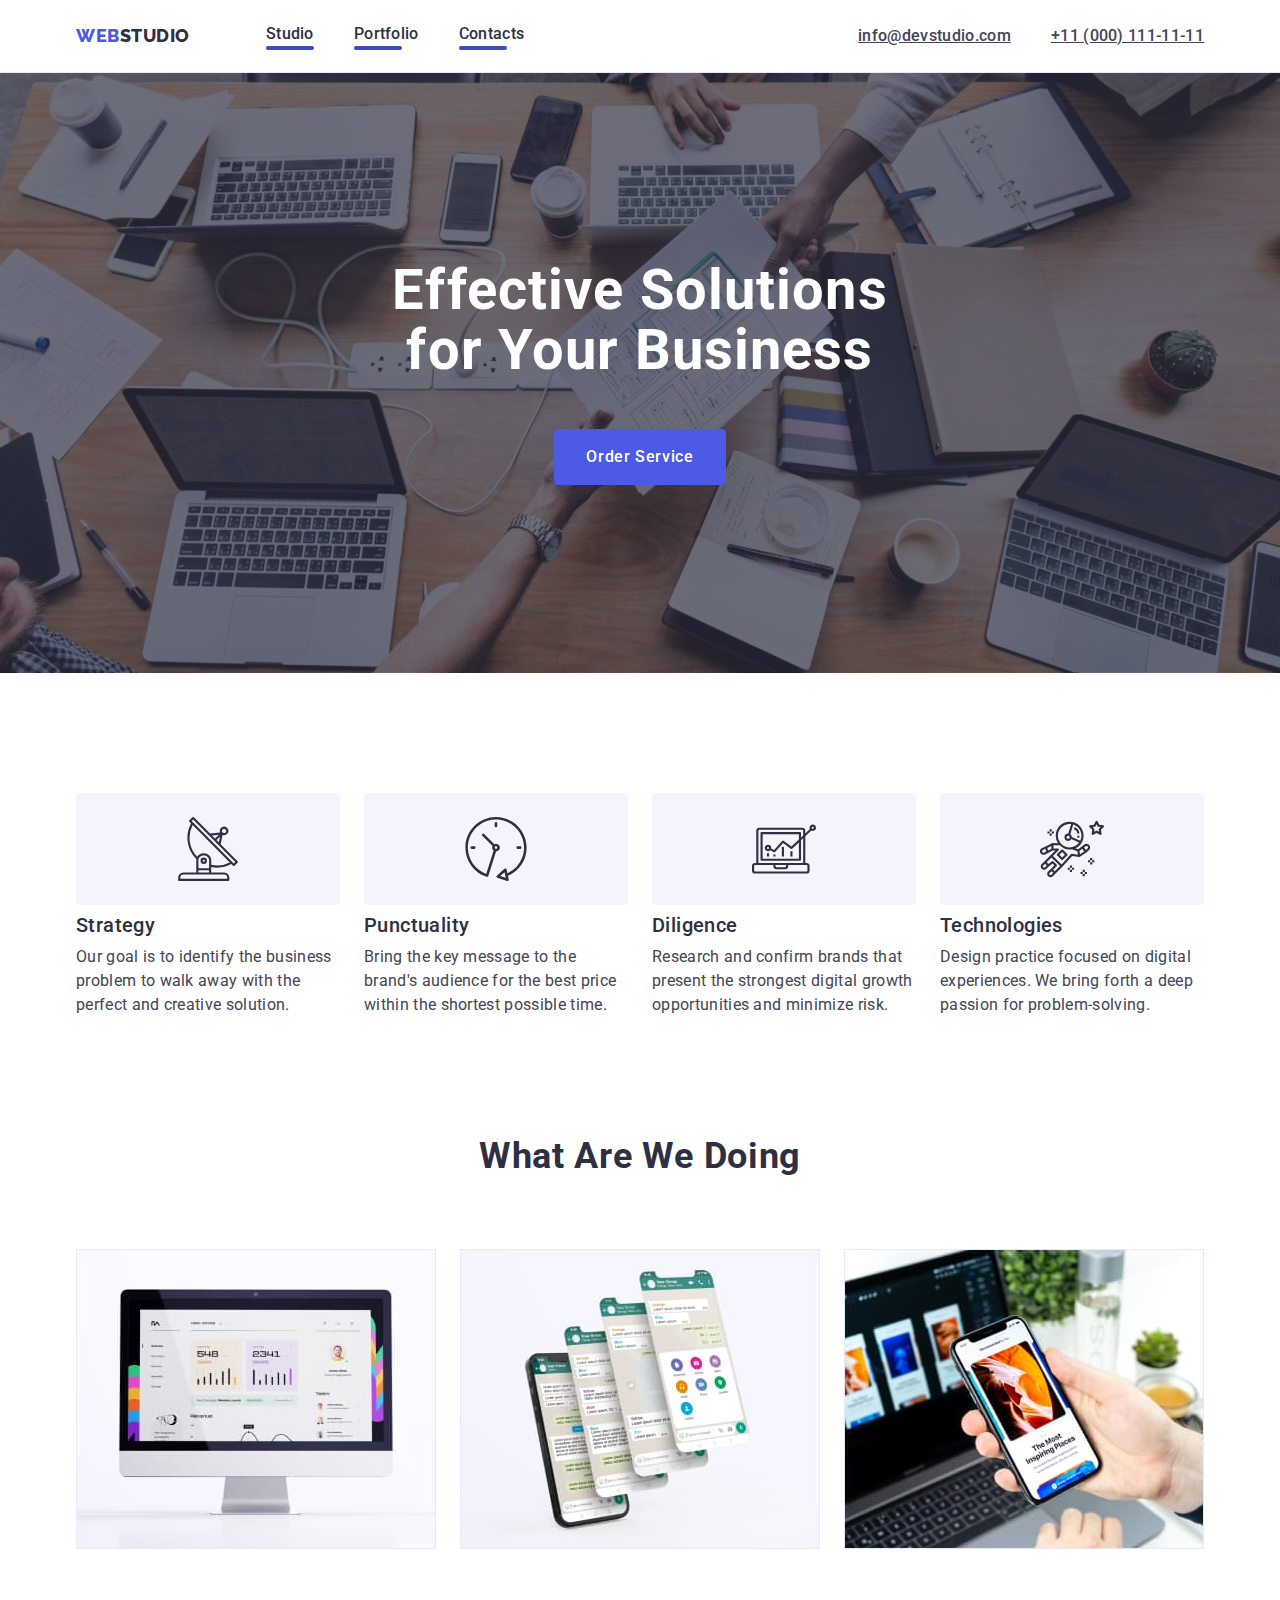
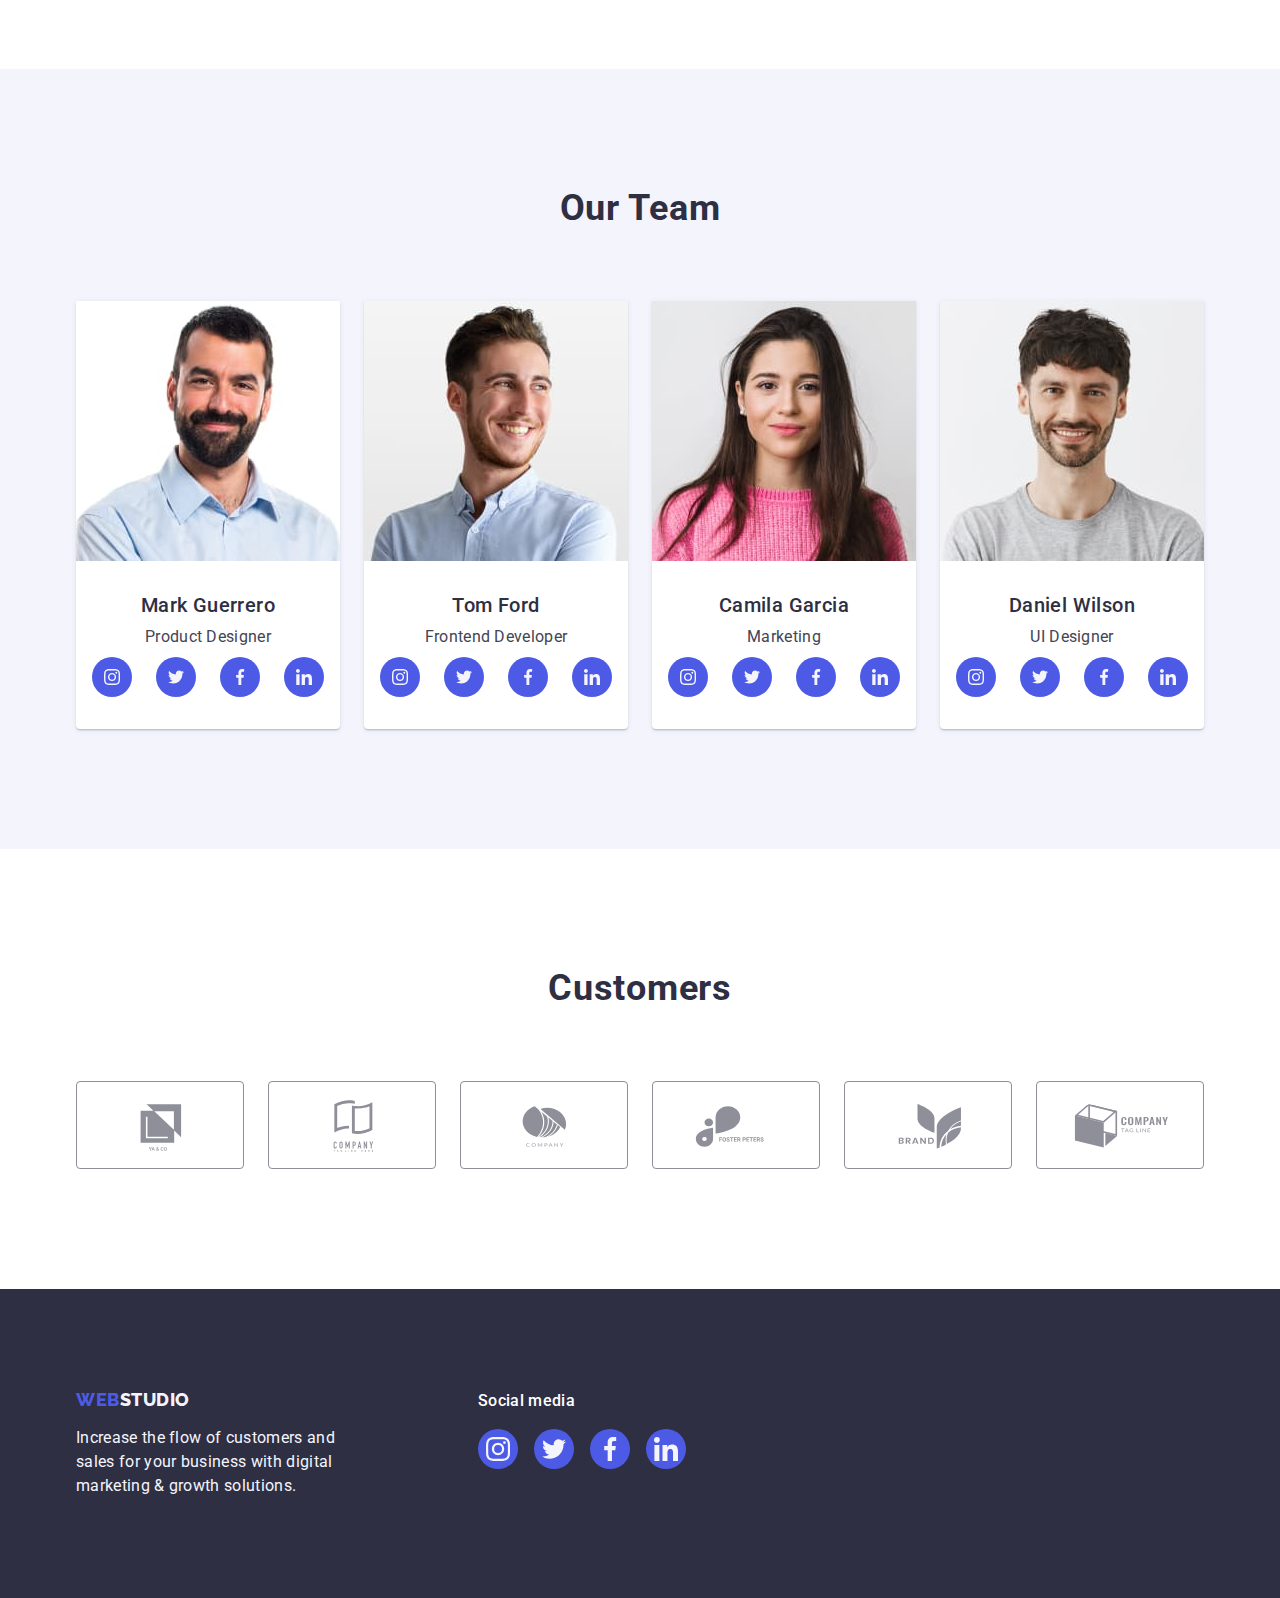
==== index.html @ c40e855e "modal window" ====
<!DOCTYPE html>
<html lang="en">
  <head>
    <meta charset="UTF-8" />
    <meta name="viewport" content="width=device-width, initial-scale=1.0" />
    <link rel="preconnect" href="https://fonts.googleapis.com" />
    <link rel="preconnect" href="https://fonts.gstatic.com" crossorigin />
    <link
      href="https://fonts.googleapis.com/css2?family=Raleway:wght@800&family=Roboto:wght@400;500;700;900&display=swap"
      rel="stylesheet"
    />
    <link rel="stylesheet" href="./css/modern-normalize.min.css" />
    <link rel="stylesheet" href="./css/styles.css" />
    <title>WebStudio</title>
  </head>

  <body>
    <header class="header">
      <div class="container header-container">
        <nav class="nav-container">
          <a href="./index.html" class="logo link">
            Web<span class="logo-text">Studio</span>
          </a>

          <ul class="nav-list list">
            <li class="nav-item">
              <a href="./index.html" class="header-link link">Studio</a>
            </li>
            <li class="nav-item">
              <a href="./portfolio.html" class="header-link link"
                >Portfolio</a
              >
            </li>
            <li class="nav-item">
              <a href="" class="header-link nav-item-link link">Contacts</a>
            </li>
          </ul>
        </nav>
        <address class="address-container">
          <ul class="address-list list">
            <li class="address-item">
              <a href="mailto:info@devstudio.com" class="address-item-link"
                >info@devstudio.com</a
              >
            </li>
            <li class="address-item">
              <a href="tel:+110001111111" class="address-item-link">+11 (000) 111-11-11</a>
            </li>
          </ul>
        </address>
      </div>
    </header>

    <main>
      <section class="section-title">
        <div class="container">
          <h1 class="title">Effective Solutions for Your Business</h1>

          <button type="button" class="order-button" data-modal-open>Order Service</button>
        </div>
      </section>

      <section class="section-features">
        <div class="container">
          <h2 class="visually-hidden features-title title-section">Feature</h2>

          <ul class="features-list list">
            <li class="features-item feature">
              <div class="icon-wrapper">
                <svg class="feature-icon" width="64" height="64">
                  <use href="./images/icons.svg#icon-antenna"></use>
                </svg>
              </div>

              <h3 class="feature-title">Strategy</h3>
              <p class="feature-text">
                Our goal is to identify the business problem to walk away with
                the perfect and creative solution.
              </p>
            </li>
            <li class="features-item feature">
              <div class="icon-wrapper">
                <svg class="feature-icon" width="64" height="64">
                  <use href="./images/icons.svg#icon-clock"></use>
                </svg>
              </div>

              <h3 class="feature-title">Punctuality</h3>
              <p class="feature-text">
                Bring the key message to the brand's audience for the best price
                within the shortest possible time.
              </p>
            </li>
            <li class="features-item feature">
              <div class="icon-wrapper">
                <svg class="feature-icon" width="64" height="64">
                  <use href="./images/icons.svg#icon-diagram"></use>
                </svg>
              </div>

              <h3 class="feature-title">Diligence</h3>
              <p class="feature-text">
                Research and confirm brands that present the strongest digital
                growth opportunities and minimize risk.
              </p>
            </li>
            <li class="features-item feature">
              <div class="icon-wrapper">
                <svg class="feature-icon" width="64" height="64">
                  <use href="./images/icons.svg#icon-astronaut"></use>
                </svg>
              </div>

              <h3 class="feature-title">Technologies</h3>
              <p class="feature-text">
                Design practice focused on digital experiences. We bring forth a
                deep passion for problem-solving.
              </p>
            </li>
          </ul>
        </div>
      </section>

      <section class="section-services">
        <div class="container">
          <h2 class="services-title title-section">What are we doing</h2>

          <ul class="services-list list">
            <li class="services-img">
              <img
                class="image"
                src="./images/ourWorks/laptop.jpg"
                alt="Monitor with an account"
                width="360"
                height="300"
              />
            </li>
            <li class="services-img">
              <img
                class="image"
                src="./images/ourWorks/phone.jpg"
                alt="Mobile phone with multiple screens"
                width="360"
                height="300"
              />
            </li>
            <li class="services-img">
              <img
                class="image"
                src="./images/ourWorks/laptop-phone.jpg"
                alt="Mobile phone on the background of the laptop"
                width="360"
                height="300"
              />
            </li>
          </ul>
        </div>
      </section>

      <section class="section-team">
        <div class="container">
          <h2 class="team-title title-section">Our Team</h2>

          <ul class="team-list list">
            <li class="team-item member">
              <img
                class="image"
                src="./images/ourTeams/markguerrero.jpg"
                alt="Photo of a person"
                width="264"
                height="260"
              />
              <div class="member-info">
                <h3 class="member-name">Mark Guerrero</h3>
                <p class="member-position">Product Designer</p>
                
                <ul class="social-icons-list list">
                  <li class="social-icons-item">
                    <a class="social-icon-link icon-wrapper icon-link link" href="#">
                      <svg class="social-icon" width="16" height="16">
                        <use href="./images/icons.svg#icon-instagram"></use>
                      </svg>
                    </a>
                  </li>
                  <li class="social-icons-item">
                    <a class="social-icon-link icon-wrapper icon-link link" href="#">
                      <svg class="social-icon" width="16" height="16">
                        <use href="./images/icons.svg#icon-twitter"></use>
                      </svg>
                    </a>
                  </li>
                  <li class="social-icons-item">
                    <a class="social-icon-link icon-wrapper icon-link link" href="#">
                      <svg class="social-icon" width="16" height="16">
                        <use href="./images/icons.svg#icon-facebook"></use>
                      </svg>
                    </a>
                  </li>
                  <li class="social-icons-item">
                    <a class="social-icon-link icon-wrapper icon-link link" href="#">
                      <svg class="social-icon" width="16" height="16">
                        <use href="./images/icons.svg#icon-linkedin"></use>
                      </svg>
                    </a>
                  </li>
                </ul>
              </div>
            </li>
            
            <li class="team-item member">
              <img
                class="image"
                src="./images/ourTeams/tomford.jpg"
                alt="Photo of a person"
                width="264"
                height="260"
              />
              <div class="member-info">
                <h3 class="member-name">Tom Ford</h3>
                <p class="member-position">Frontend Developer</p>
                
                <ul class="social-icons-list list">
                  <li class="social-icons-item">
                    <a class="social-icon-link icon-wrapper icon-link link" href="#">
                      <svg class="social-icon" width="16" height="16">
                        <use href="./images/icons.svg#icon-instagram"></use>
                      </svg>
                    </a>
                  </li>
                  <li class="social-icons-item">
                    <a class="social-icon-link icon-wrapper icon-link link" href="#">
                      <svg class="social-icon" width="16" height="16">
                        <use href="./images/icons.svg#icon-twitter"></use>
                      </svg>
                    </a>
                  </li>
                  <li class="social-icons-item">
                    <a class="social-icon-link icon-wrapper icon-link link" href="#">
                      <svg class="social-icon" width="16" height="16">
                        <use href="./images/icons.svg#icon-facebook"></use>
                      </svg>
                    </a>
                  </li>
                  <li class="social-icons-item">
                    <a class="social-icon-link icon-wrapper icon-link link" href="#">
                      <svg class="social-icon" width="16" height="16">
                        <use href="./images/icons.svg#icon-linkedin"></use>
                      </svg>
                    </a>
                  </li>
                </ul>
              </div>
            </li>
            
            <li class="team-item member">
              <img
                class="image"
                src="./images/ourTeams/camilagarcia.jpg"
                alt="Photo of a person"
                width="264"
                height="260"
              />
              <div class="member-info">
                <h3 class="member-name">Camila Garcia</h3>
                <p class="member-position">Marketing</p>
                
                <ul class="social-icons-list list">
                  <li class="social-icons-item">
                    <a class="social-icon-link icon-wrapper icon-link link" href="#">
                      <svg class="social-icon" width="16" height="16">
                        <use href="./images/icons.svg#icon-instagram"></use>
                      </svg>
                    </a>
                  </li>
                  <li class="social-icons-item">
                    <a class="social-icon-link icon-wrapper icon-link link" href="#">
                      <svg class="social-icon" width="16" height="16">
                        <use href="./images/icons.svg#icon-twitter"></use>
                      </svg>
                    </a>
                  </li>
                  <li class="social-icons-item">
                    <a class="social-icon-link icon-wrapper icon-link link" href="#">
                      <svg class="social-icon" width="16" height="16">
                        <use href="./images/icons.svg#icon-facebook"></use>
                      </svg>
                    </a>
                  </li>
                  <li class="social-icons-item">
                    <a class="social-icon-link icon-wrapper icon-link link" href="#">
                      <svg class="social-icon" width="16" height="16">
                        <use href="./images/icons.svg#icon-linkedin"></use>
                      </svg>
                    </a>
                  </li>
                </ul>
              </div>
            </li>

            <li class="team-item member">
              <img
                class="image"
                src="./images/ourTeams/danielwilson.jpg"
                alt="Photo of a person"
                width="264"
                height="260"
              />
              <div class="member-info">
                <h3 class="member-name">Daniel Wilson</h3>
                <p class="member-position">UI Designer</p>
                
                <ul class="social-icons-list list">
                  <li class="social-icons-item">
                    <a class="social-icon-link icon-wrapper icon-link link" href="#">
                      <svg class="social-icon" width="16" height="16">
                        <use href="./images/icons.svg#icon-instagram"></use>
                      </svg>
                    </a>
                  </li>
                  <li class="social-icons-item">
                    <a class="social-icon-link icon-wrapper icon-link link" href="#">
                      <svg class="social-icon" width="16" height="16">
                        <use href="./images/icons.svg#icon-twitter"></use>
                      </svg>
                    </a>
                  </li>
                  <li class="social-icons-item">
                    <a class="social-icon-link icon-wrapper icon-link link" href="#">
                      <svg class="social-icon" width="16" height="16">
                        <use href="./images/icons.svg#icon-facebook"></use>
                      </svg>
                    </a>
                  </li>
                  <li class="social-icons-item">
                    <a class="social-icon-link icon-wrapper icon-link link" href="#">
                      <svg class="social-icon" width="16" height="16">
                        <use href="./images/icons.svg#icon-linkedin"></use>
                      </svg>
                    </a>
                  </li>
                </ul>
              </div>
            </li>
          </ul>
        </div>
      </section>

      <section class="section-customers">
        <div class="container">
          <h2 class="customers-title title-section">Customers</h2>

          <ul class="customers-icons-list list">
            <li class="customers-icons-item customer">
              <a class="customer-icon-link icon-wrapper" href="">
                <svg class="customer-icon" width="104" height="56">
                  <use href="./images/icons.svg#icon-client-1"></use>
                </svg>
              </a>
            </li>
            <li class="customers-icons-item customer">
              <a class="customer-icon-link icon-wrapper" href="">
                <svg class="customer-icon" width="104" height="56">
                  <use href="./images/icons.svg#icon-client-2"></use>
                </svg>
              </a>
            </li>
            <li class="customers-icons-item customer">
              <a class="customer-icon-link icon-wrapper" href="">
                <svg class="customer-icon" width="104" height="56">
                  <use href="./images/icons.svg#icon-client-3"></use>
                </svg>
              </a>
            </li>
            <li class="customers-icons-item customer">
              <a class="customer-icon-link icon-wrapper" href="">
                <svg class="customer-icon" width="104" height="56">
                  <use href="./images/icons.svg#icon-client-4"></use>
                </svg>
              </a>
            </li>
            <li class="customers-icons-item customer">
              <a class="customer-icon-link icon-wrapper" href="">
                <svg class="customer-icon" width="104" height="56">
                  <use href="./images/icons.svg#icon-client-5"></use>
                </svg>
              </a>
            </li>
            <li class="customers-icons-item customer">
              <a class="customer-icon-link icon-wrapper" href="">
                <svg class="customer-icon" width="104" height="56">
                  <use href="./images/icons.svg#icon-client-6"></use>
                </svg>
              </a>
            </li>
          </ul>
        </div>
      </section>
    </main>

    <footer class="footer">
      <div class="footer-wrapper container">
        <div class="footer-info">
          <a href="./index.html" class="logo link">
            Web<span class="logo-text">Studio</span>
          </a>

          <p class="footer-text">
            Increase the flow of customers and sales for your business with
            digital marketing & growth solutions.
          </p>
        </div>

        <div class="footer-social-links">
          <p class="footer-social-links-title">Social media</p>

          <ul class="footer-social-links-list list">
            <li class="footer-icons-item">
              <a href="" class="footer-icon-link icon-wrapper icon-link link">
                <svg class="social-icon" width="24" height="24">
                  <use href="./images/icons.svg#icon-instagram"></use>
                </svg>
              </a>
            </li>
            <li class="footer-icons-item">
              <a href="" class="footer-icon-link icon-wrapper icon-link link">
                <svg class="social-icon" width="24" height="24">
                  <use href="./images/icons.svg#icon-twitter"></use>
                </svg>
              </a>
            </li>
            <li class="footer-icons-item">
              <a href="" class="footer-icon-link icon-wrapper icon-link link">
                <svg class="social-icon" width="24" height="24">
                  <use href="./images/icons.svg#icon-facebook"></use>
                </svg>
              </a>
            </li>
            <li class="footer-icons-item">
              <a href="" class="footer-icon-link icon-wrapper icon-link link">
                <svg class="social-icon" width="24" height="24">
                  <use href="./images/icons.svg#icon-linkedin"></use>
                </svg>
              </a>
            </li>
          </ul>
        </div>
      </div>
    </footer>

    <!-- Modal window -->

    <div class="backdrop is-hidden" data-modal>
      <div class="modal">
        <button class="modal-btn" type="button" aria-label="Close modal window button" data-modal-close>
          <svg class="modal-icon" width="8" height="8">
            <use href="./images/icons.svg#icon-close"></use>
          </svg>
        </button>
      </div>
    </div>
    <script src="./js/modal.js"></script>
  </body>
</html>
---- css/styles.css ----
:root {
    --iris: #4D5AE5;
    --ocean: #404BBF;
    --navyblue: #2E2F42;
    --green: #31D0AA;
    --slate: #434455;
    --light-slate: #8E8F99;
    --cornflower: #E7E9FC;
    --cloud: #F4F4FD;
    --navyblue-modal: rgba(46, 47, 66, 0.4);
    --grey: #2E2F42;
    --white: #FFFFFF;
    --dairy: #FCFCFC;
}

body {
    font-family: Roboto, sans-serif;
    color: var(--slate, #434455);
    background: var(--white, #FFF);
}

.link {
    text-decoration: none;
    color: var(--navyblue, #2E2F42);
}

.list {
    list-style: none;
    margin: 0;
    padding: 0;
}

.image {
    display: block;
    min-width: 100%;
    height: auto;
}

p, h1, h2, h3, h4, h5, h6 {
    margin: 0;
    padding: 0;
}

.visually-hidden {
    position: absolute;
    width: 1px;
    height: 1px;
    margin: -1px;
    border: 0;
    padding: 0;

    white-space: nowrap;
    clip-path: inset(100%);
    clip: rect(0 0 0 0);
    overflow: hidden;
}

header,
.section-features,
.section-services,
.section-team .team-item {
    background: var(--white, #FFF);
}

.header {
    border-bottom: 1px solid #e7e9fc;
    box-shadow: 0px 1px 6px 0px rgba(46, 47, 66, 0.08), 0px 1px 1px 0px rgba(46, 47, 66, 0.16), 0px 2px 1px 0px rgba(46, 47, 66, 0.08);
}

.container {
    width: 1158px;
    margin-left: auto;
    margin-right: auto;
    padding-left: 15px;
    padding-right: 15px;
}

.header-container {
    display: flex;
    align-items: center;
    justify-content: space-between;
}

.nav-container {
    display: flex;
    align-items: center;
}

.address-container {
    font-style: normal;
}

.nav-list,
.address-list {
    display: flex;
    gap: 40px;
}

.address-item {
    padding: 24px 0;
}

.address-list {
    display: flex;
    gap: 40px;
}

.section-title,
footer {
    background: var(--navyblue, #2E2F42);
}

.logo {
    font-family: Raleway, sans-serif;
    font-size: 1.125rem;
    font-weight: 800;
    line-height: 1.17;
    letter-spacing: 0.03375rem;
    text-transform: uppercase;
    color: var(--iris, #4D5AE5);
    margin-right: 76px;
}

header .logo-text {
    color: var(--navyblue, #2E2F42);
}

footer .logo-text {
    color: var(--cloud, #F4F4FD);
}

.nav-item a,
.address-item a {
    font-size: 16px;
    font-weight: 500;
    line-height: 1.5rem;
    letter-spacing: 0.02rem;
}

.nav-item a {
    color: var(--navyblue);
}

.header-link::after {
    display: block;
    content: "";
    width: 48px;
    height: 4px;
    background: var(--ocean);
    border-radius: 2px;
}

.address-item a {
    color: var(--slate);
}

.nav-item:first-of-type>a {
    color: var(--navyblue, #2E2F42);
    padding: 24px 0;
}

.nav-item a:hover, .nav-item a:focus,
.address-item a:hover, .address-item a:focus {
    color: var(--ocean, #404BBF);
}

.title {
    max-width: 496px;
}

.section-title {
    max-width: 1440px;
    margin: 0 auto;
    padding: 188px 0;
    background-image: linear-gradient(rgba(46, 47, 66, 0.70), rgba(46, 47, 66, 0.70)), url(../images/title/bg-img.jpg);
    background-position: center;
    background-repeat: no-repeat;
    background-size: cover;
}

.section-title .title {
    font-size: 56px;
    font-weight: 700;
    line-height: 1.07;
    letter-spacing: 0.07rem;
    text-align: center;
    color: var(--white, #FFF);
    margin: 0 auto 48px auto;
}

.section-title .order-button {
    display: block;
    min-width: 169px;

    border-radius: 4px;
    border: none;
    padding: 16px 32px;
    margin: 0 auto;

    font-family: inherit;
    font-size: 16px;
    font-weight: 500;
    line-height: 1.5rem;
    letter-spacing: 0.04rem;
    cursor: pointer;
    color: var(--white, #FFF);

    background: var(--iris, #4D5AE5);
}

.section-title .order-button:hover,
.section-title .order-button:focus {
    background: var(--ocean, #404BBF);
}

.title-section {
    font-size: 36px;
    font-weight: 700;
    line-height: 1.11;
    letter-spacing: 0.02em;
    text-align: center;
    text-transform: capitalize;
    color: var(--navyblue, #2E2F42);
}

.section-features {
    padding: 120px 0;
}

.features-list {
    display: flex;
    gap: 24px;

}

.features-item {
    flex-basis: calc((100% - 72px) / 4);
}

.feature-title {
    margin-bottom: 8px;
}

.icon-wrapper {
    display: flex;
    align-items: center;
    justify-content: center;
    border-radius: 4px;
}

.feature .icon-wrapper {
    padding: 24px;
    margin-bottom: 8px;
    background-color: var(--cloud);
}

.feature-icon {
    fill: var(--navyblue);
}

.feature-title,
.member-name {
    font-size: 20px;
    font-weight: 500;
    line-height: 1.5rem;
    letter-spacing: 0.025rem;
    color: var(--navyblue, #2E2F42);
}

.feature-text,
.member-position {
    font-size: 16px;
    line-height: 1.5rem;
    letter-spacing: 0.02rem;
    color: var(--slate, #434455);
}

.section-services {
    padding-bottom: 120px;
}

.services-title {
    margin-bottom: 72px;
}

.services-list {
    display: flex;
    gap: 24px;
}

.section-team {
    background: var(--cloud, #F4F4FD);
    padding: 120px 0;
}


.team-title {
    margin-bottom: 72px;
}

.team-list {
    display: flex;
    gap: 24px;

}

.team-item {
    border-radius: 0px 0px 4px 4px;
    box-shadow: 0px 2px 1px 0px rgba(46, 47, 66, 0.08), 0px 1px 1px 0px rgba(46, 47, 66, 0.16), 0px 1px 6px 0px rgba(46, 47, 66, 0.08);
}

.member-info {
    padding: 32px 16px;
}

.member-name {
    text-align: center;
    margin-bottom: 8px;
}

.member-position {
    text-align: center;
    margin-bottom: 8px;
}

.social-icons-list {
    display: flex;
    gap: 24px;
    justify-content: center;
}

.social-icon-link {
    display: flex;
    align-items: center;
    justify-content: center;
    width: 100%;
    height: 100%;
    border-radius: 50%;
    padding: 12px;
    fill: var(--cloud);
    background-color: var(--iris);
}

.social-icon {
    fill: var(--cloud);
}

.section-customers {
    padding-top: 120px;
    padding-bottom: 120px;
}

.customers-title {
    margin-bottom: 72px;
}

.customers-icons-list {
    display: flex;
    gap: 24px;
    justify-content: center;
}

.customers-icons-item {
    width: calc((100% - 120px) / 6);
    height: 88px;
}

.customer-icon-link {
    width: 100%;
    height: 100%;
    border: 1px solid var(--light-slate);
    border-radius: 4px;
    padding: 16px 32px;

    fill: var(--light-slate);
    color: var(--light-slate);
}

.customer-icon-link:hover,
.customer-icon-link:focus {
    border-color: var(--ocean);
    color: var(--ocean);
}

.customer-icon {
    fill: currentColor;
}

.footer {
    padding: 100px 0;
}

.footer-wrapper {
    display: flex;
    /* gap: 120px; */
    align-items: baseline;
}

.footer-wrapper>div {
    flex: 0 0 25%;
}

.footer-info {
    margin-right: 120px;
}

.footer .logo {
    display: inline-block;
    margin-bottom: 16px;
}

.footer-text {
    font-size: 16px;
    line-height: 1.5rem;
    letter-spacing: 0.02rem;
    color: var(--cloud, #F4F4FD);
}

.footer-social-links-title {
    font-size: 1rem;
    font-family: Roboto;
    font-weight: 500;
    line-height: 1.5rem;
    letter-spacing: 0.02rem;

    margin-bottom: 16px;
    color: var(--white);
}

.footer-social-links-list {
    display: flex;
    gap: 1rem;
}

.footer-icon-link {
    width: 100%;
    height: 100%;
    border-radius: 50%;
    padding: 8px;
}

.icon-link {
    fill: var(--cloud);
    background-color: var(--iris);
}

.social-icons-item .icon-link:hover,
.social-icons-item .icon-link:focus {
    background-color: var(--ocean);
}

.icon-link:hover,
.icon-link:focus {
    background-color: var(--green);
}


/* Modal window */

.backdrop {
    position: fixed;
    top: 0;
    left: 0;

    width: 100%;
    height: 100%;

    background-color: var(--navyblue-modal);
}

.backdrop.is-hidden {
    opacity: 0;
    pointer-events: none;
    visibility: hidden;
}

.modal {
    position: absolute;
    top: 50%;
    left: 50%;
    transform: translate(-50%, -50%);
    width: 408px;
    height: 584px;

    border-radius: 4px;
    box-shadow: 0px 2px 1px 0px rgba(0, 0, 0, 0.20), 0px 1px 3px 0px rgba(0, 0, 0, 0.12), 0px 1px 1px 0px rgba(0, 0, 0, 0.14);

    background-color: var(--dairy);
}

.modal-btn {
    /* display: flex;
    justify-content: center;
    align-items: center; */

    position: absolute;
    top: 24px;
    right: 24px;

    width: 24px;
    height: 24px;
    padding: 8px;

    border-radius: 50%;
    cursor: pointer;

    border: 1px solid rgba(0, 0, 0, 0.10);
    background-color: var(--cornflower);
}

.modal-icon {
    position: absolute;
    top: 50%;
    left: 50%;
    transform: translate(-50%, -50%);

    fill: var(--navyblue);
}


/* Project Page */

.filter-button {
    font-family: Roboto, sans-serif;
    font-size: 16px;
    font-weight: 500;
    line-height: 1.5;
    letter-spacing: 0.04em;
    text-align: center;
    cursor: pointer;

    color: var(--iris, #4D5AE5);
    background-color: var(--cloud, #F4F4FD);

    padding: 12px 24px;
    border: 1px solid var(--cornflower);
    border-radius: 4px;
}

.filter-button:hover,
.filter-button:focus {
    color: var(--white);
    background-color: var(--ocean);
    border: 1px solid transparent;
    box-shadow: 0px 2px 2px 0px rgba(0, 0, 0, 0.12), 0px 2px 1px 0px rgba(0, 0, 0, 0.08), 0px 3px 1px 0px rgba(0, 0, 0, 0.10);
}

.project-title {
    font-size: 20px;
    font-weight: 500;
    line-height: 1.2;
    letter-spacing: 0.02em;
    color: var(--navyblue, #2E2F42);
    margin-bottom: 8px;
}

.project-type {
    font-size: 1rem;
    line-height: 1.5rem;
    letter-spacing: 0.02rem;
    color: var(--slate, #434455);
}

.section-projects {
    padding-top: 96px;
    padding-bottom: 120px;
}

.projects-filters {
    display: flex;
    justify-content: center;
    gap: 24px;
    margin-bottom: 72px;
}

.projects-list {
    display: flex;
    flex-wrap: wrap;
    row-gap: 48px;
    column-gap: 24px;

}

.project-link {
    display: block;
}

.project-link:hover,
.project-link:focus {
    box-shadow: 0px 1px 6px rgba(46, 47, 66, 0.08), 0px 1px 1px rgba(46, 47, 66, 0.16), 0px 2px 1px rgba(46, 47, 66, 0.08);
}

.project {
    width: calc((100% - 48px) / 3);
}

.project:hover,
.project:focus {
    box-shadow: 0px 2px 1px 0px rgba(46, 47, 66, 0.08), 0px 1px 1px 0px rgba(46, 47, 66, 0.16), 0px 1px 6px 0px rgba(46, 47, 66, 0.08);
}

.project-item-box {
    position: relative;
    overflow: hidden;

}

/* Overlay */

.overlay {
    position: absolute;
    top: 0;
    left: 0;
    transform: translateY(100%);


    width: 100%;
    height: 100%;
    display: flex;
    align-items: center;
    justify-content: center;
    background-color: var(--iris);

    transition: transform 250ms;
}

.project-link:hover .overlay {
    transform: translateY(0);
}

.overlay-text {
    font-size: 16px;
    color: var(--cloud);
    line-height: 1.5;



}

.project-info {
    padding: 32px 16px;
    border: 1px solid var(--cornflower);
    border-top: none;
}
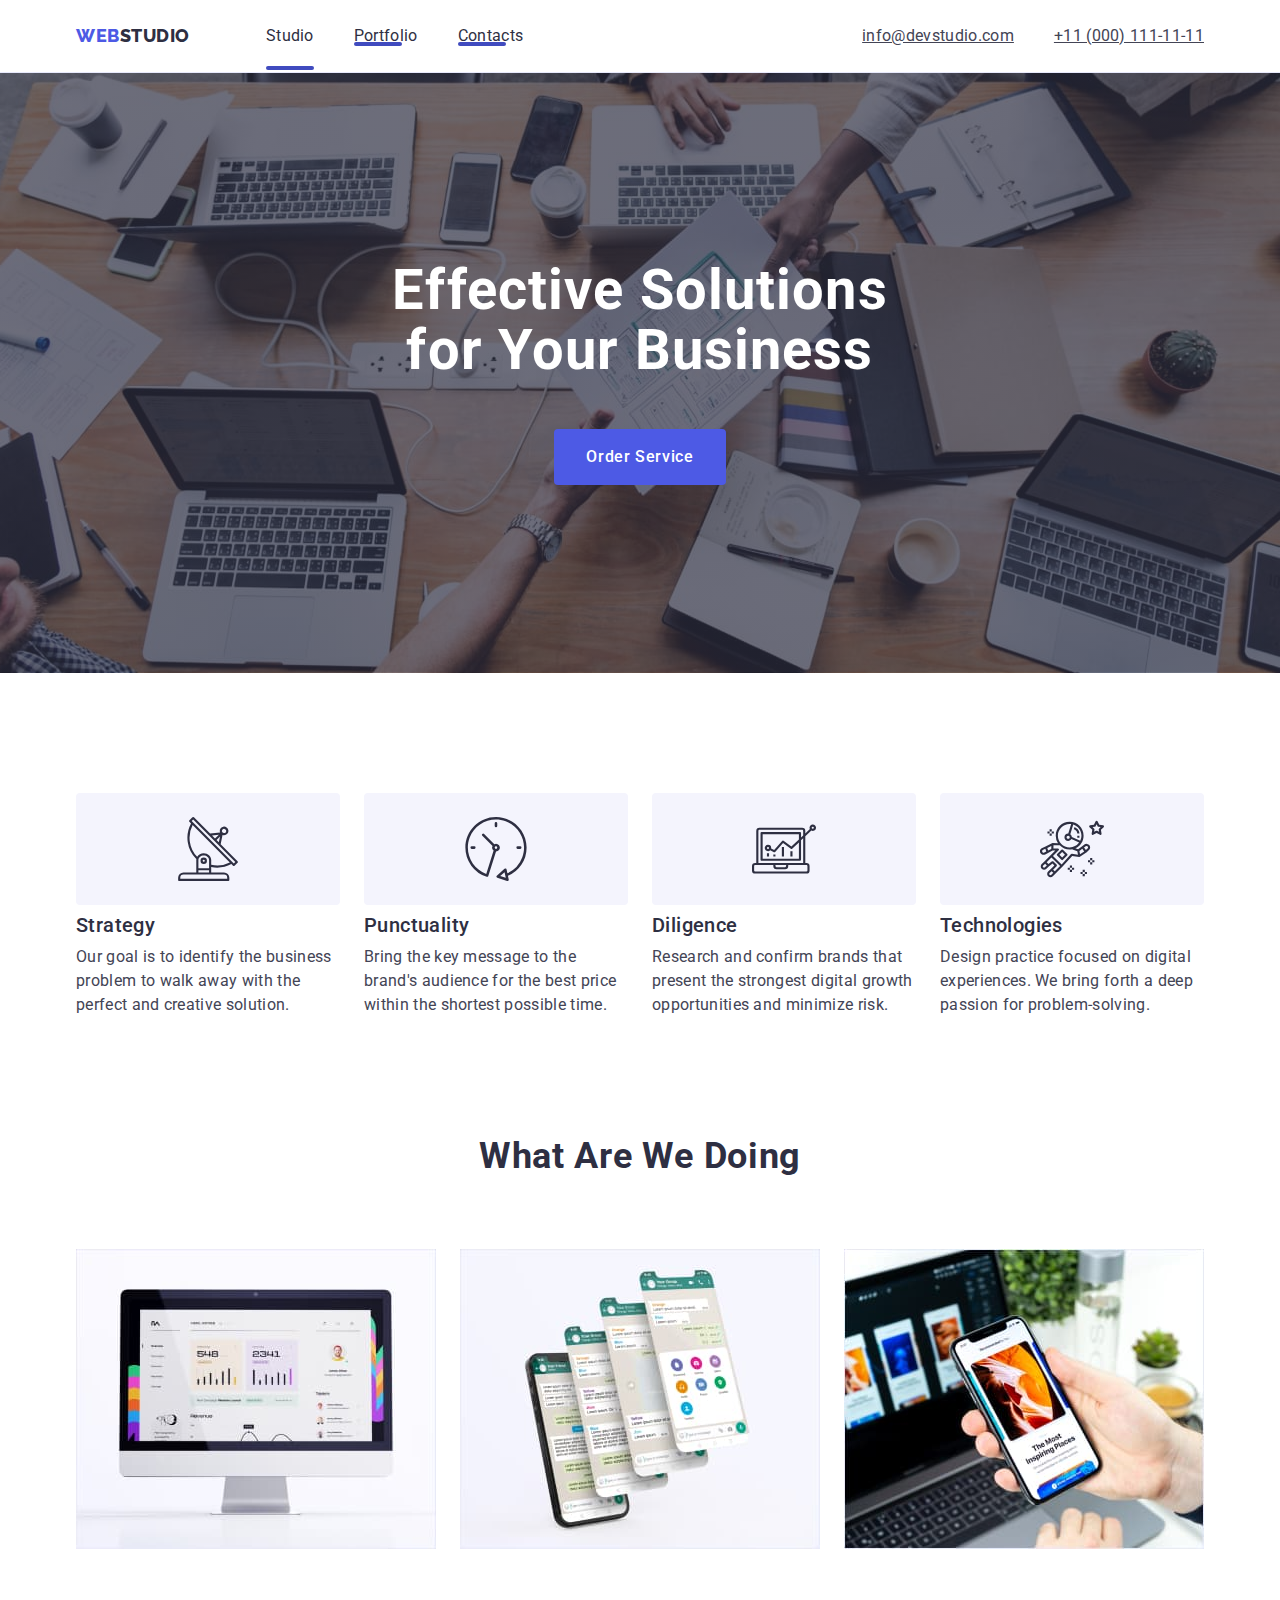
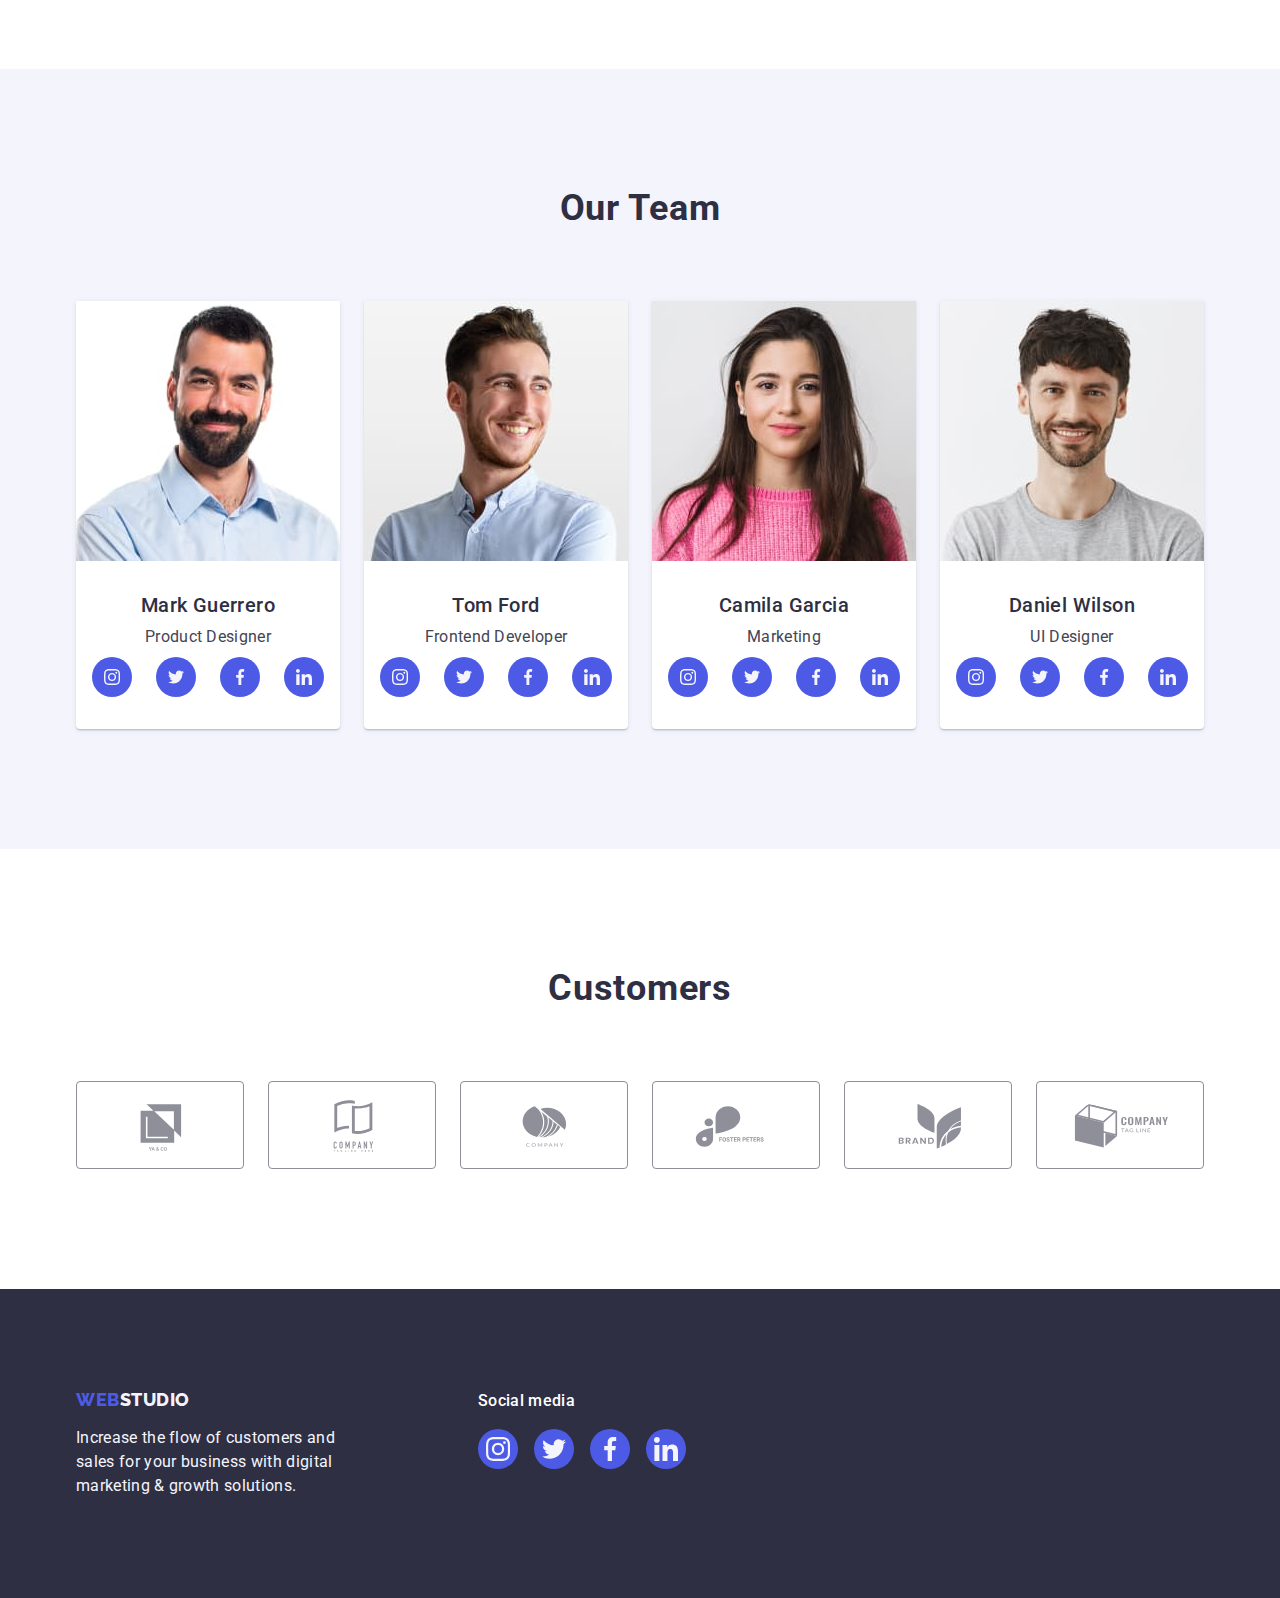
==== commit abb4d106: "fix" ====
--- a/index.html
+++ b/index.html
@@ -52,6 +52,7 @@
     </header>
 
     <main>
+      <!-- Hero section -->
       <section class="section-title">
         <div class="container">
           <h1 class="title">Effective Solutions for Your Business</h1>
--- a/css/styles.css
+++ b/css/styles.css
@@ -132,13 +132,20 @@
 .nav-item a,
 .address-item a {
     font-size: 16px;
-    font-weight: 500;
+    font-weight: 400;
     line-height: 1.5rem;
     letter-spacing: 0.02rem;
 }
 
 .nav-item a {
     color: var(--navyblue);
+}
+
+.header-link {
+    position: relative;
+    color: var(--ocean);
+
+    transition: color 250ms cubic-bezier(0.4, 0, 0.2, 1);
 }
 
 .header-link::after {
@@ -146,8 +153,17 @@
     content: "";
     width: 48px;
     height: 4px;
+
+    position: absolute;
+    left: 0;
+    bottom: -1px;
+
     background: var(--ocean);
     border-radius: 2px;
+}
+
+.address-item-link {
+    transition: color 250ms cubic-bezier(0.4, 0, 0.2, 1);
 }
 
 .address-item a {
@@ -163,7 +179,7 @@
 .address-item a:hover, .address-item a:focus {
     color: var(--ocean, #404BBF);
 }
-
+/* Hero section */
 .title {
     max-width: 496px;
 }
@@ -206,6 +222,8 @@
     color: var(--white, #FFF);
 
     background: var(--iris, #4D5AE5);
+
+    transition: background-color 250ms cubic-bezier(0.4, 0, 0.2, 1);
 }
 
 .section-title .order-button:hover,
@@ -339,6 +357,8 @@
     padding: 12px;
     fill: var(--cloud);
     background-color: var(--iris);
+
+    transition: background-color 250ms cubic-bezier(0.4, 0, 0.2, 1);
 }
 
 .social-icon {
@@ -578,7 +598,6 @@
     flex-wrap: wrap;
     row-gap: 48px;
     column-gap: 24px;
-
 }
 
 .project-link {
@@ -602,7 +621,6 @@
 .project-item-box {
     position: relative;
     overflow: hidden;
-
 }
 
 /* Overlay */
@@ -613,7 +631,6 @@
     left: 0;
     transform: translateY(100%);
 
-
     width: 100%;
     height: 100%;
     display: flex;
@@ -632,9 +649,6 @@
     font-size: 16px;
     color: var(--cloud);
     line-height: 1.5;
-
-
-
 }
 
 .project-info {
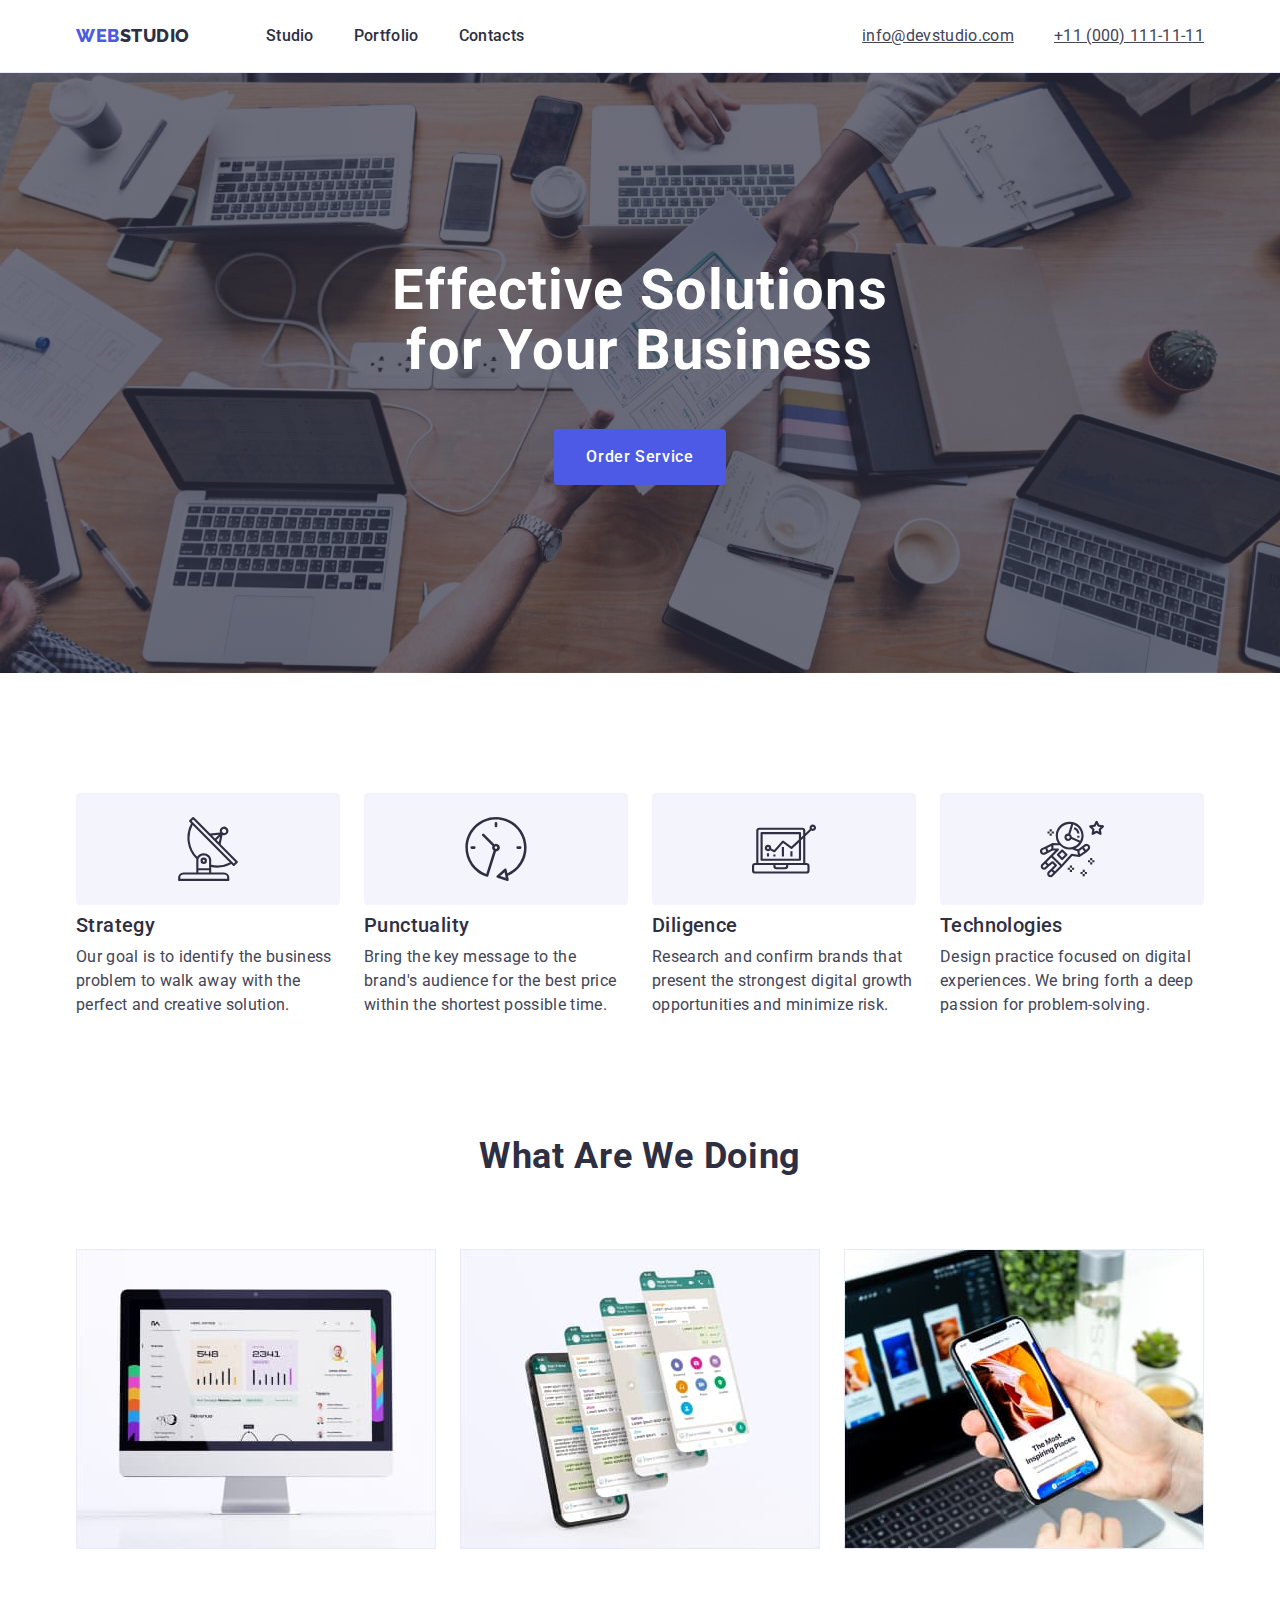
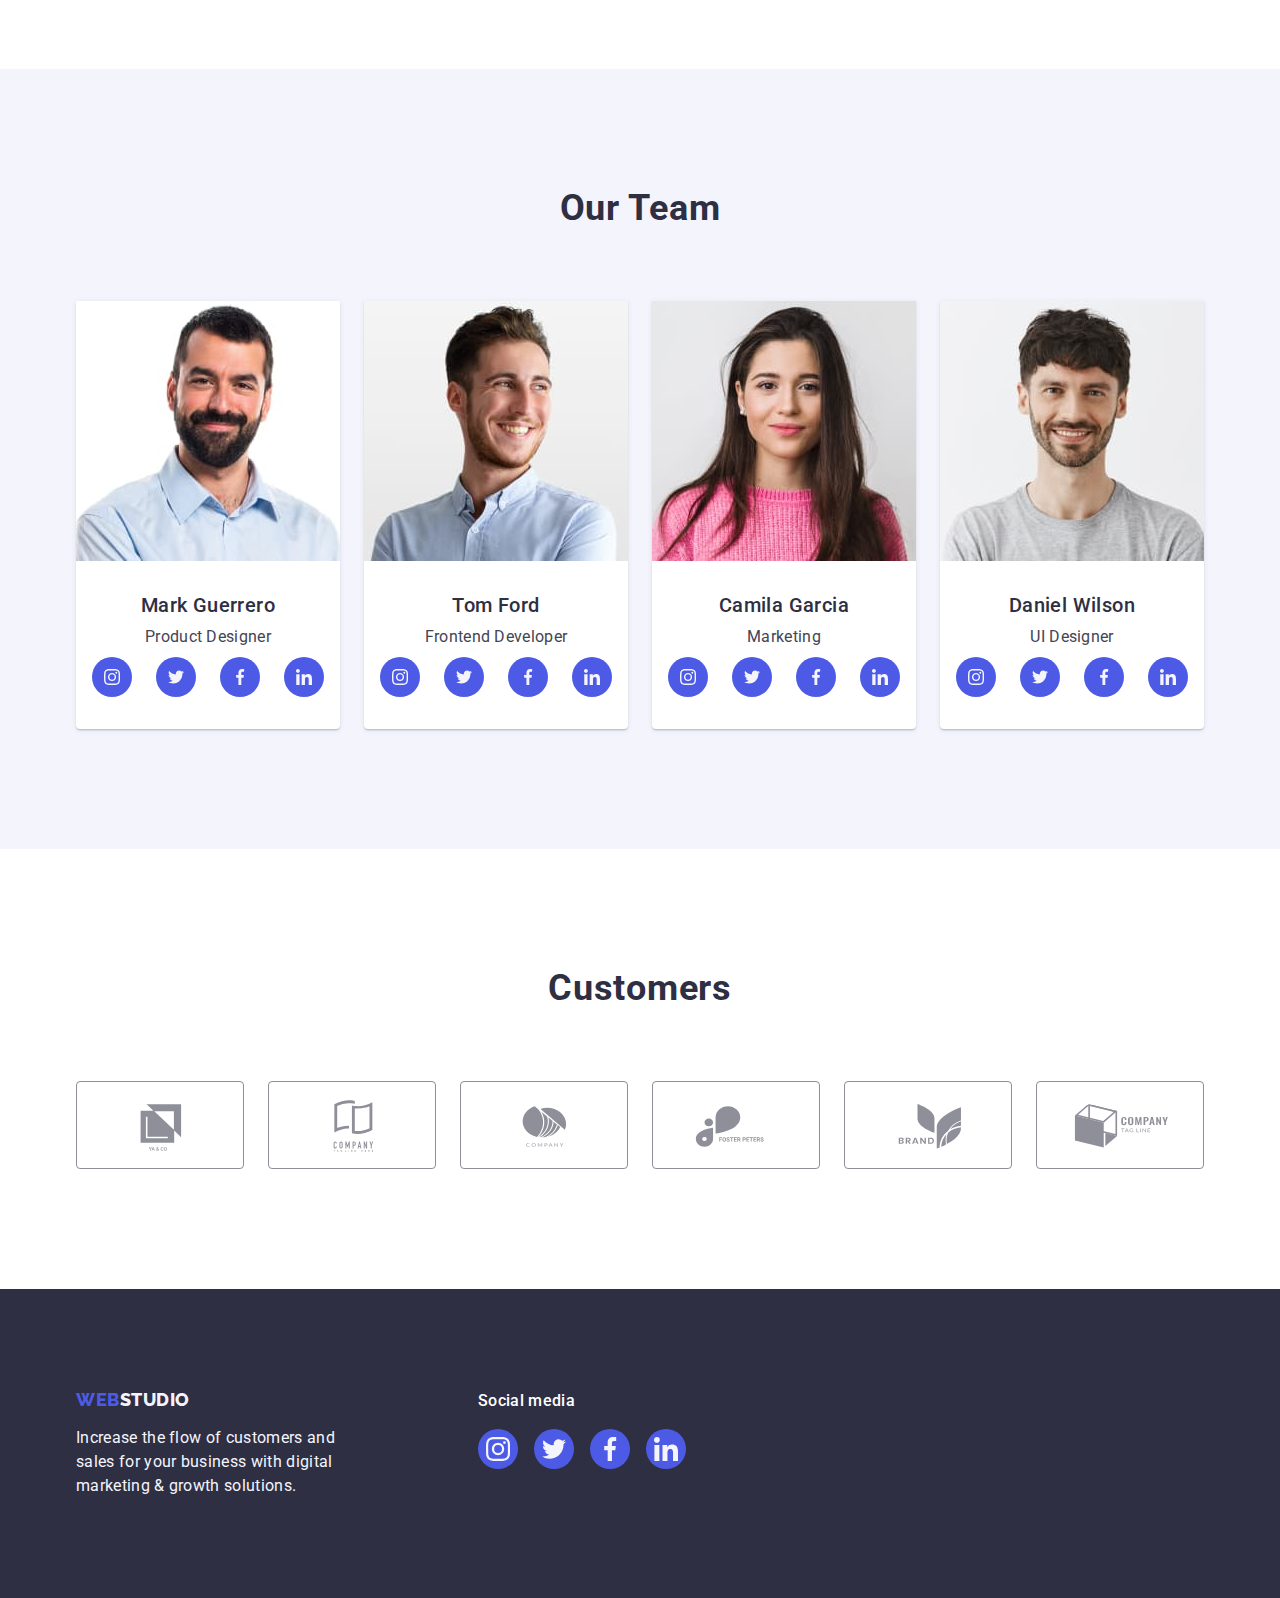
==== commit 0034ea88: "fix" ====
--- a/index.html
+++ b/index.html
@@ -24,27 +24,37 @@
 
           <ul class="nav-list list">
             <li class="nav-item">
-              <a href="./index.html" class="header-link link">Studio</a>
-            </li>
+              <a href="./index.html" class="link">
+                Studio
+              </a>
+            </li>
+
             <li class="nav-item">
-              <a href="./portfolio.html" class="header-link link"
-                >Portfolio</a
-              >
-            </li>
+              <a href="./portfolio.html" class="link">
+                Portfolio
+              </a>
+            </li>
+            
             <li class="nav-item">
-              <a href="" class="header-link nav-item-link link">Contacts</a>
+              <a href="" class="link">
+                Contacts
+              </a>
             </li>
           </ul>
         </nav>
+
         <address class="address-container">
           <ul class="address-list list">
             <li class="address-item">
-              <a href="mailto:info@devstudio.com" class="address-item-link"
-                >info@devstudio.com</a
-              >
-            </li>
+              <a href="mailto:info@devstudio.com" class="address-item-link">
+                info@devstudio.com
+              </a>
+            </li>
+
             <li class="address-item">
-              <a href="tel:+110001111111" class="address-item-link">+11 (000) 111-11-11</a>
+              <a href="tel:+110001111111" class="address-item-link">
+                +11 (000) 111-11-11
+              </a>
             </li>
           </ul>
         </address>
@@ -412,7 +422,9 @@
         </div>
 
         <div class="footer-social-links">
-          <p class="footer-social-links-title">Social media</p>
+          <p class="footer-social-links-title">
+            Social media
+          </p>
 
           <ul class="footer-social-links-list list">
             <li class="footer-icons-item">
@@ -422,6 +434,7 @@
                 </svg>
               </a>
             </li>
+
             <li class="footer-icons-item">
               <a href="" class="footer-icon-link icon-wrapper icon-link link">
                 <svg class="social-icon" width="24" height="24">
@@ -429,6 +442,7 @@
                 </svg>
               </a>
             </li>
+            
             <li class="footer-icons-item">
               <a href="" class="footer-icon-link icon-wrapper icon-link link">
                 <svg class="social-icon" width="24" height="24">
@@ -436,6 +450,7 @@
                 </svg>
               </a>
             </li>
+            
             <li class="footer-icons-item">
               <a href="" class="footer-icon-link icon-wrapper icon-link link">
                 <svg class="social-icon" width="24" height="24">
--- a/css/styles.css
+++ b/css/styles.css
@@ -63,7 +63,7 @@
 }
 
 .header {
-    border-bottom: 1px solid #e7e9fc;
+    border-bottom: 1px solid var(--cornflower, #E7E9FC);
     box-shadow: 0px 1px 6px 0px rgba(46, 47, 66, 0.08), 0px 1px 1px 0px rgba(46, 47, 66, 0.16), 0px 2px 1px 0px rgba(46, 47, 66, 0.08);
 }
 
@@ -131,54 +131,60 @@
 
 .nav-item a,
 .address-item a {
+    display: block;
+
     font-size: 16px;
-    font-weight: 400;
     line-height: 1.5rem;
     letter-spacing: 0.02rem;
 }
 
 .nav-item a {
+    position: relative;
+
+    font-weight: 500;
     color: var(--navyblue);
 }
 
-.header-link {
-    position: relative;
-    color: var(--ocean);
-
+.nav-item:first-of-type>a {
+    color: var(--navyblue, #2E2F42);
+}
+
+.address-item-link {
     transition: color 250ms cubic-bezier(0.4, 0, 0.2, 1);
 }
 
-.header-link::after {
-    display: block;
+.address-item a {
+    font-weight: 400;
+    color: var(--slate);
+}
+
+.nav-item a:hover, 
+.nav-item a:focus,
+.address-item a:hover,
+.address-item a:focus {
+    color: var(--ocean, #404BBF);
+}
+
+.nav-item a:hover::after,
+.nav-item a:focus::after {
     content: "";
-    width: 48px;
+    width: 100%;
     height: 4px;
 
     position: absolute;
     left: 0;
-    bottom: -1px;
+    bottom: -24px;
 
     background: var(--ocean);
     border-radius: 2px;
 }
 
-.address-item-link {
+.nav-item {
+    color: var(--ocean);
+
     transition: color 250ms cubic-bezier(0.4, 0, 0.2, 1);
 }
 
-.address-item a {
-    color: var(--slate);
-}
-
-.nav-item:first-of-type>a {
-    color: var(--navyblue, #2E2F42);
-    padding: 24px 0;
-}
-
-.nav-item a:hover, .nav-item a:focus,
-.address-item a:hover, .address-item a:focus {
-    color: var(--ocean, #404BBF);
-}
 /* Hero section */
 .title {
     max-width: 496px;
@@ -324,7 +330,9 @@
 
 .team-item {
     border-radius: 0px 0px 4px 4px;
-    box-shadow: 0px 2px 1px 0px rgba(46, 47, 66, 0.08), 0px 1px 1px 0px rgba(46, 47, 66, 0.16), 0px 1px 6px 0px rgba(46, 47, 66, 0.08);
+    box-shadow: 0px 2px 1px 0px rgba(46, 47, 66, 0.08),
+        0px 1px 1px 0px rgba(46, 47, 66, 0.16),
+        0px 1px 6px 0px rgba(46, 47, 66, 0.08);
 }
 
 .member-info {
@@ -383,17 +391,23 @@
 .customers-icons-item {
     width: calc((100% - 120px) / 6);
     height: 88px;
+    transition: border-color 250ms cubic-bezier(0.4, 0, 0.2, 1),
+        color 250ms cubic-bezier(0.4, 0, 0.2, 1);
 }
 
 .customer-icon-link {
     width: 100%;
     height: 100%;
+
     border: 1px solid var(--light-slate);
     border-radius: 4px;
+
     padding: 16px 32px;
 
     fill: var(--light-slate);
     color: var(--light-slate);
+
+    transition: border-color 250ms cubic-bezier(0.4, 0, 0.2, 1), color 250ms cubic-bezier(0.4, 0, 0.2, 1);
 }
 
 .customer-icon-link:hover,
@@ -457,6 +471,7 @@
     height: 100%;
     border-radius: 50%;
     padding: 8px;
+    transition: background-color 250ms cubic-bezier(0.4, 0, 0.2, 1);
 }
 
 .icon-link {
@@ -486,6 +501,7 @@
     height: 100%;
 
     background-color: var(--navyblue-modal);
+    transition: opacity 250ms cubic-bezier(0.4, 0, 0.2, 1), visibility 250ms cubic-bezier(0.4, 0, 0.2, 1);
 }
 
 .backdrop.is-hidden {
@@ -500,18 +516,21 @@
     left: 50%;
     transform: translate(-50%, -50%);
     width: 408px;
-    height: 584px;
+    min-height: 584px;
+    transition: transform 250ms cubic-bezier(0.4, 0, 0.2, 1);
 
     border-radius: 4px;
-    box-shadow: 0px 2px 1px 0px rgba(0, 0, 0, 0.20), 0px 1px 3px 0px rgba(0, 0, 0, 0.12), 0px 1px 1px 0px rgba(0, 0, 0, 0.14);
+    box-shadow: 0px 2px 1px 0px rgba(0, 0, 0, 0.20),
+        0px 1px 3px 0px rgba(0, 0, 0, 0.12),
+        0px 1px 1px 0px rgba(0, 0, 0, 0.14);
 
     background-color: var(--dairy);
 }
 
 .modal-btn {
-    /* display: flex;
+    display: flex;
     justify-content: center;
-    align-items: center; */
+    align-items: center;
 
     position: absolute;
     top: 24px;
@@ -519,13 +538,27 @@
 
     width: 24px;
     height: 24px;
-    padding: 8px;
+    padding: 0;
 
     border-radius: 50%;
     cursor: pointer;
 
     border: 1px solid rgba(0, 0, 0, 0.10);
     background-color: var(--cornflower);
+
+    transition: background-color 250ms cubic-bezier(0.4, 0, 0.2, 1),
+        border 250ms cubic-bezier(0.4, 0, 0.2, 1);
+}
+
+.modal-btn:hover,
+.modal-btn:focus {
+    background-color: var(--ocean);
+    border: none;
+}
+
+.modal-btn:hover .modal-icon,
+.modal-btn:focus .modal-icon {
+    fill: var(--white);
 }
 
 .modal-icon {
@@ -533,6 +566,7 @@
     top: 50%;
     left: 50%;
     transform: translate(-50%, -50%);
+    transition: fill 250ms cubic-bezier(0.4, 0, 0.2, 1);
 
     fill: var(--navyblue);
 }
@@ -555,6 +589,11 @@
     padding: 12px 24px;
     border: 1px solid var(--cornflower);
     border-radius: 4px;
+
+    transition: color 250ms cubic-bezier(0.4, 0, 0.2, 1),
+        background-color 250ms cubic-bezier(0.4, 0, 0.2, 1),
+        border-color 250ms cubic-bezier(0.4, 0, 0.2, 1),
+        box-shadow 250ms cubic-bezier(0.4, 0, 0.2, 1);
 }
 
 .filter-button:hover,
@@ -562,7 +601,9 @@
     color: var(--white);
     background-color: var(--ocean);
     border: 1px solid transparent;
-    box-shadow: 0px 2px 2px 0px rgba(0, 0, 0, 0.12), 0px 2px 1px 0px rgba(0, 0, 0, 0.08), 0px 3px 1px 0px rgba(0, 0, 0, 0.10);
+    box-shadow: 0px 2px 2px 0px rgba(0, 0, 0, 0.12),
+        0px 2px 1px 0px rgba(0, 0, 0, 0.08),
+        0px 3px 1px 0px rgba(0, 0, 0, 0.10);
 }
 
 .project-title {
@@ -602,11 +643,14 @@
 
 .project-link {
     display: block;
+    transition: box-shadow 250ms cubic-bezier(0.4, 0, 0.2, 1);
 }
 
 .project-link:hover,
 .project-link:focus {
-    box-shadow: 0px 1px 6px rgba(46, 47, 66, 0.08), 0px 1px 1px rgba(46, 47, 66, 0.16), 0px 2px 1px rgba(46, 47, 66, 0.08);
+    box-shadow: 0px 1px 6px rgba(46, 47, 66, 0.08),
+        0px 1px 1px rgba(46, 47, 66, 0.16),
+        0px 2px 1px rgba(46, 47, 66, 0.08);
 }
 
 .project {
@@ -615,12 +659,20 @@
 
 .project:hover,
 .project:focus {
-    box-shadow: 0px 2px 1px 0px rgba(46, 47, 66, 0.08), 0px 1px 1px 0px rgba(46, 47, 66, 0.16), 0px 1px 6px 0px rgba(46, 47, 66, 0.08);
+    box-shadow: 0px 2px 1px 0px rgba(46, 47, 66, 0.08),
+        0px 1px 1px 0px rgba(46, 47, 66, 0.16),
+        0px 1px 6px 0px rgba(46, 47, 66, 0.08);
 }
 
 .project-item-box {
     position: relative;
     overflow: hidden;
+}
+
+.project-info {
+    padding: 32px 16px;
+    border: 1px solid var(--cornflower);
+    border-top: none;
 }
 
 /* Overlay */
@@ -641,18 +693,20 @@
     transition: transform 250ms;
 }
 
-.project-link:hover .overlay {
-    transform: translateY(0);
+.project-link:hover .overlay,
+.project-link:focus .overlay,
+.project-link:hover .overlay-text,
+.project-link:focus .overlay-text {
+    transform: translateY(0%);
 }
 
 .overlay-text {
     font-size: 16px;
+    line-height: 1.5;
+    letter-spacing: 0.02em;
+
+    padding: 40px 32px;
     color: var(--cloud);
-    line-height: 1.5;
-}
-
-.project-info {
-    padding: 32px 16px;
-    border: 1px solid var(--cornflower);
-    border-top: none;
+
+    transition: transform 250ms cubic-bezier(0.4, 0, 0.2, 1);
 }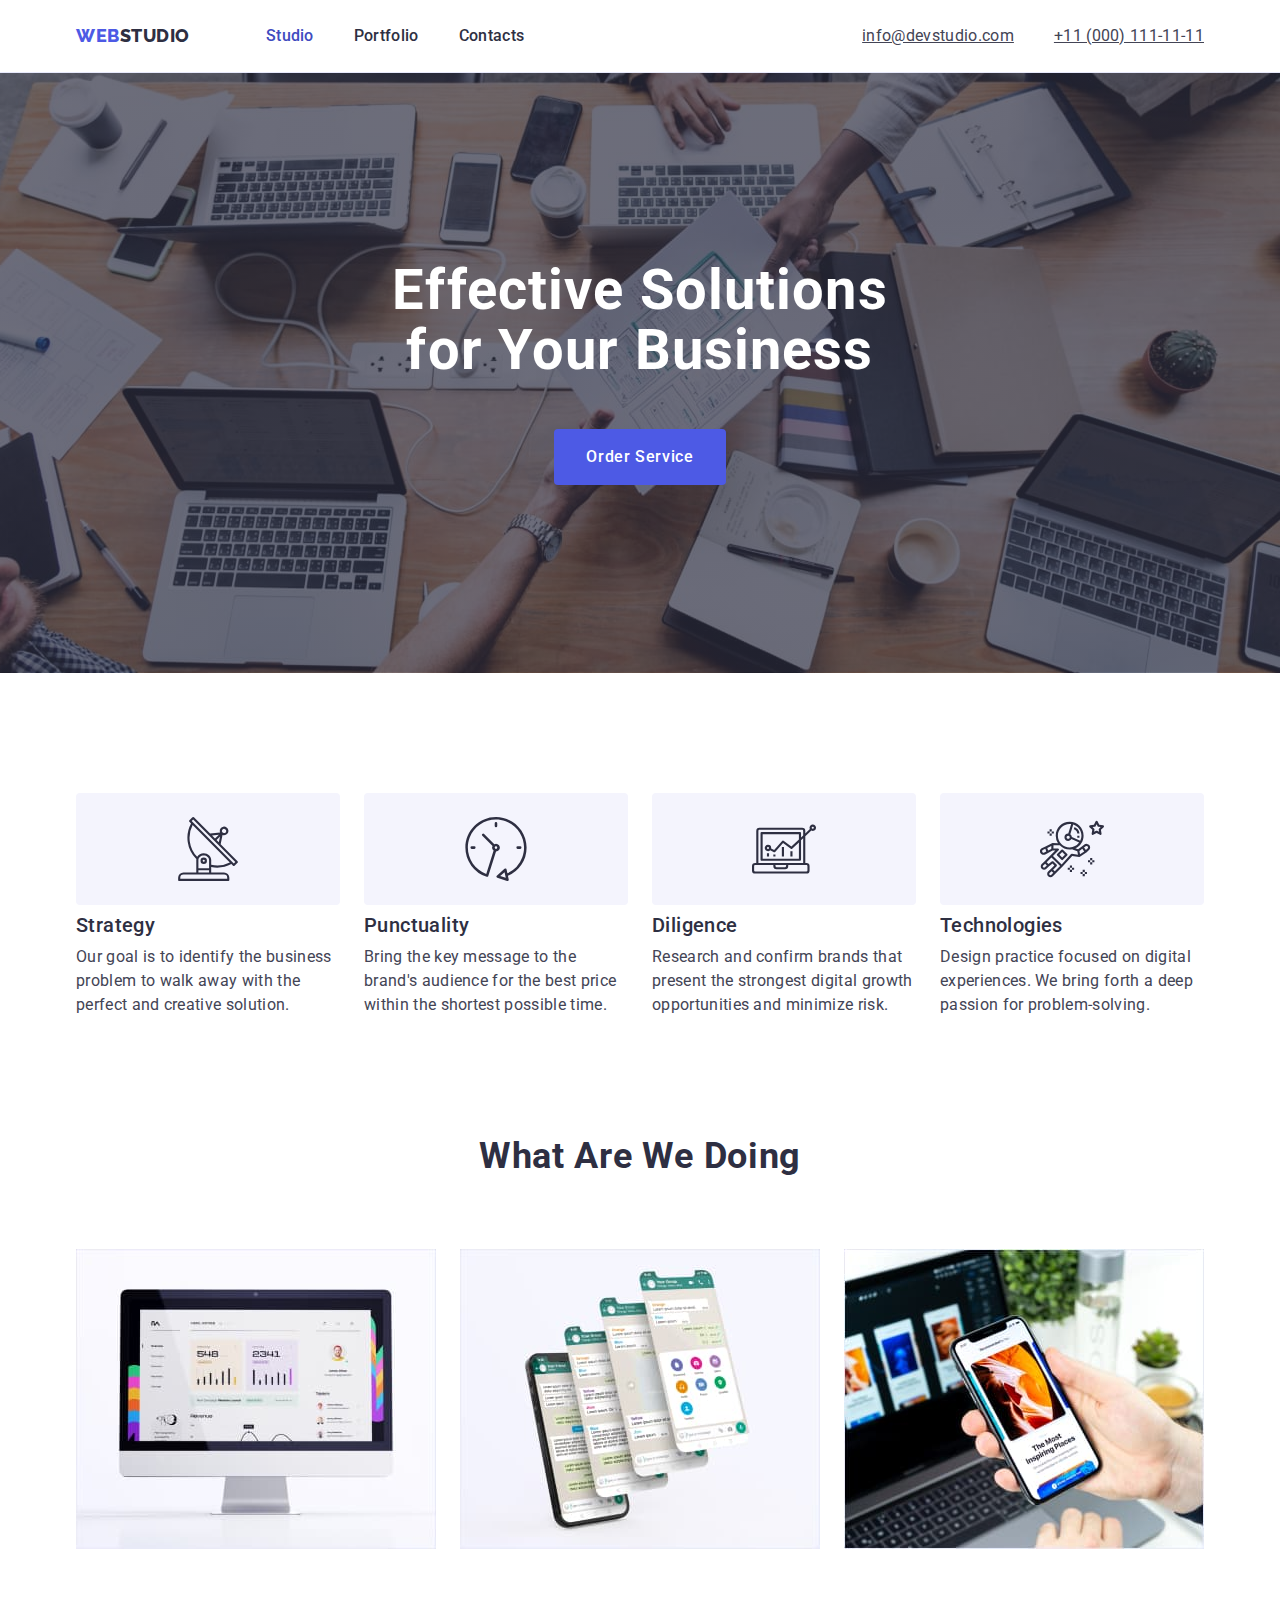
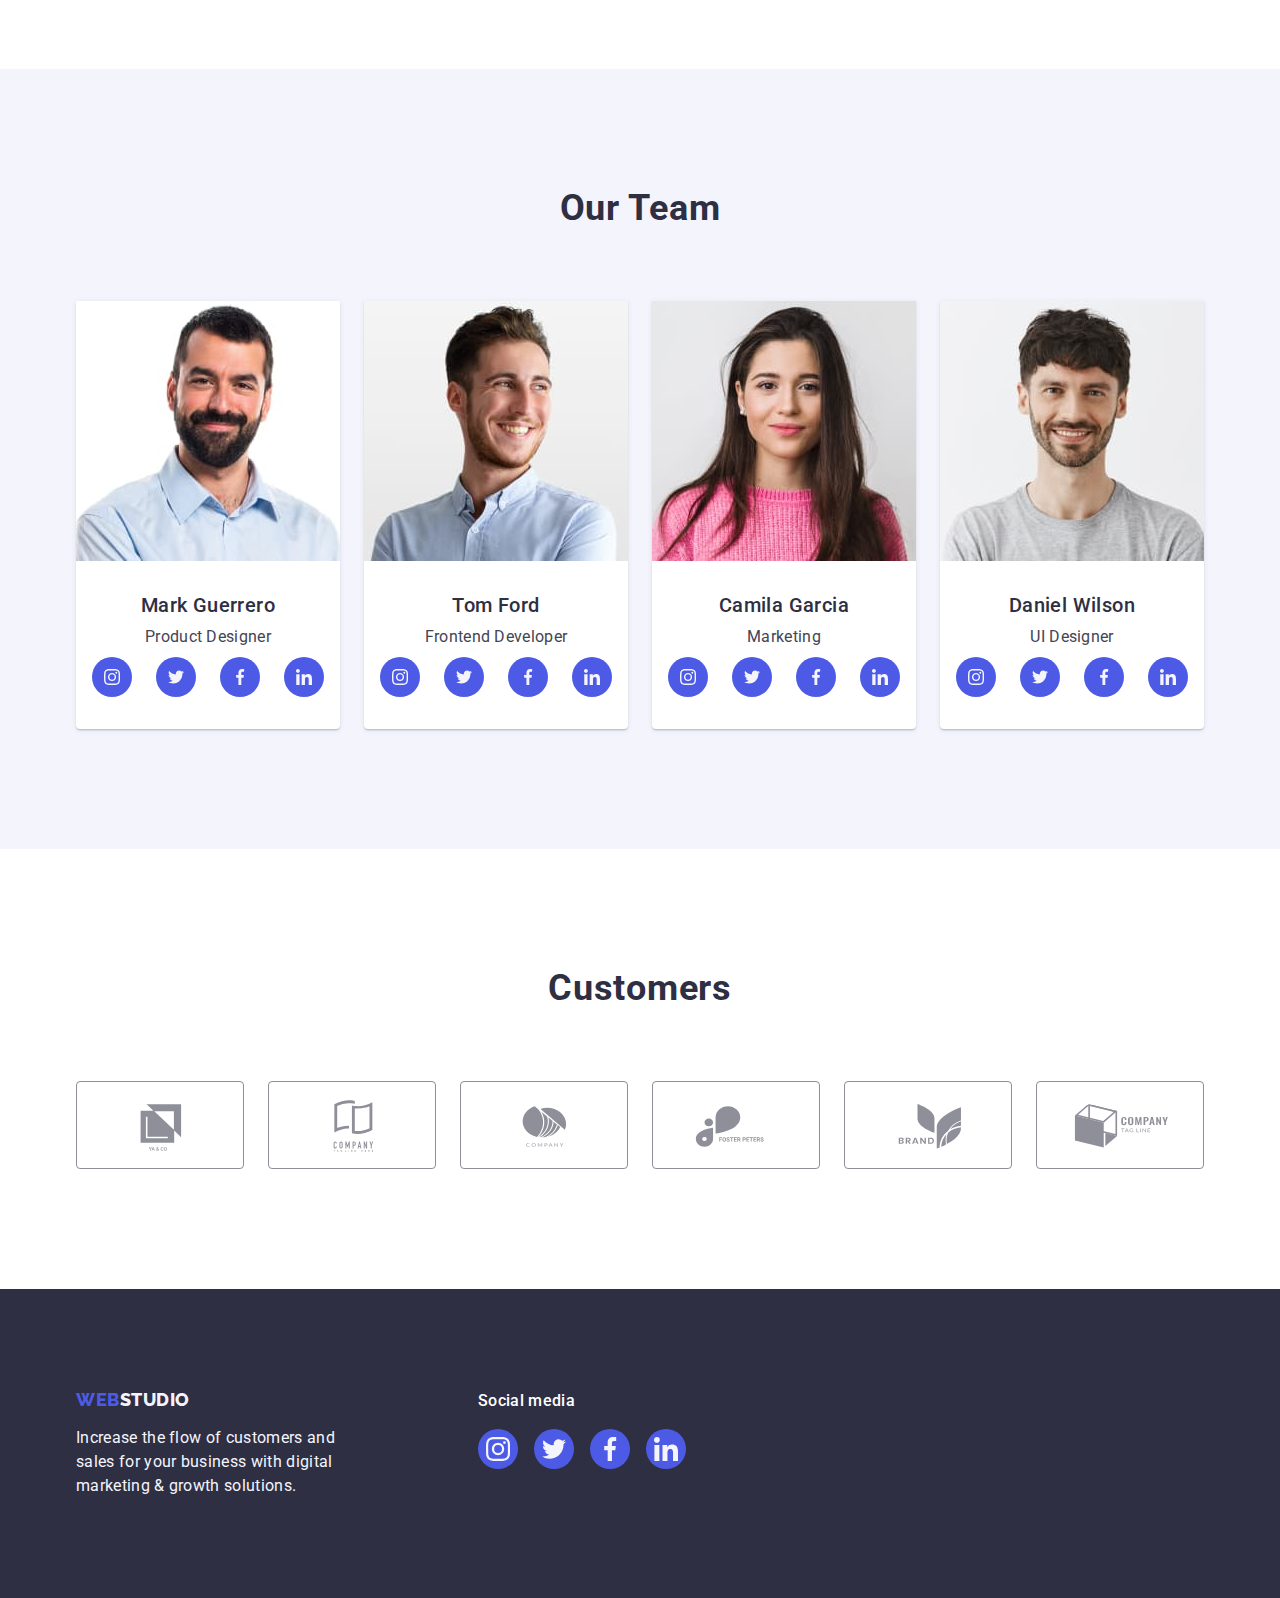
==== commit 81b58b5a: "fix" ====
--- a/index.html
+++ b/index.html
@@ -24,19 +24,19 @@
 
           <ul class="nav-list list">
             <li class="nav-item">
-              <a href="./index.html" class="link">
+              <a href="./index.html" class="nav-item-link link">
                 Studio
               </a>
             </li>
 
             <li class="nav-item">
-              <a href="./portfolio.html" class="link">
+              <a href="./portfolio.html" class="nav-item-link link">
                 Portfolio
               </a>
             </li>
             
             <li class="nav-item">
-              <a href="" class="link">
+              <a href="" class="nav-item-link link">
                 Contacts
               </a>
             </li>
--- a/css/styles.css
+++ b/css/styles.css
@@ -146,7 +146,8 @@
 }
 
 .nav-item:first-of-type>a {
-    color: var(--navyblue, #2E2F42);
+    color: var(--ocean, #2E2F42);
+    transition: color 250ms cubic-bezier(0.4, 0, 0.2, 1);
 }
 
 .address-item-link {
@@ -165,15 +166,15 @@
     color: var(--ocean, #404BBF);
 }
 
-.nav-item a:hover::after,
-.nav-item a:focus::after {
+.nav-item-link:hover::after,
+.nav-item-link:focus::after {
     content: "";
     width: 100%;
     height: 4px;
 
     position: absolute;
     left: 0;
-    bottom: -24px;
+    bottom: -1px;
 
     background: var(--ocean);
     border-radius: 2px;
@@ -181,7 +182,6 @@
 
 .nav-item {
     color: var(--ocean);
-
     transition: color 250ms cubic-bezier(0.4, 0, 0.2, 1);
 }
 
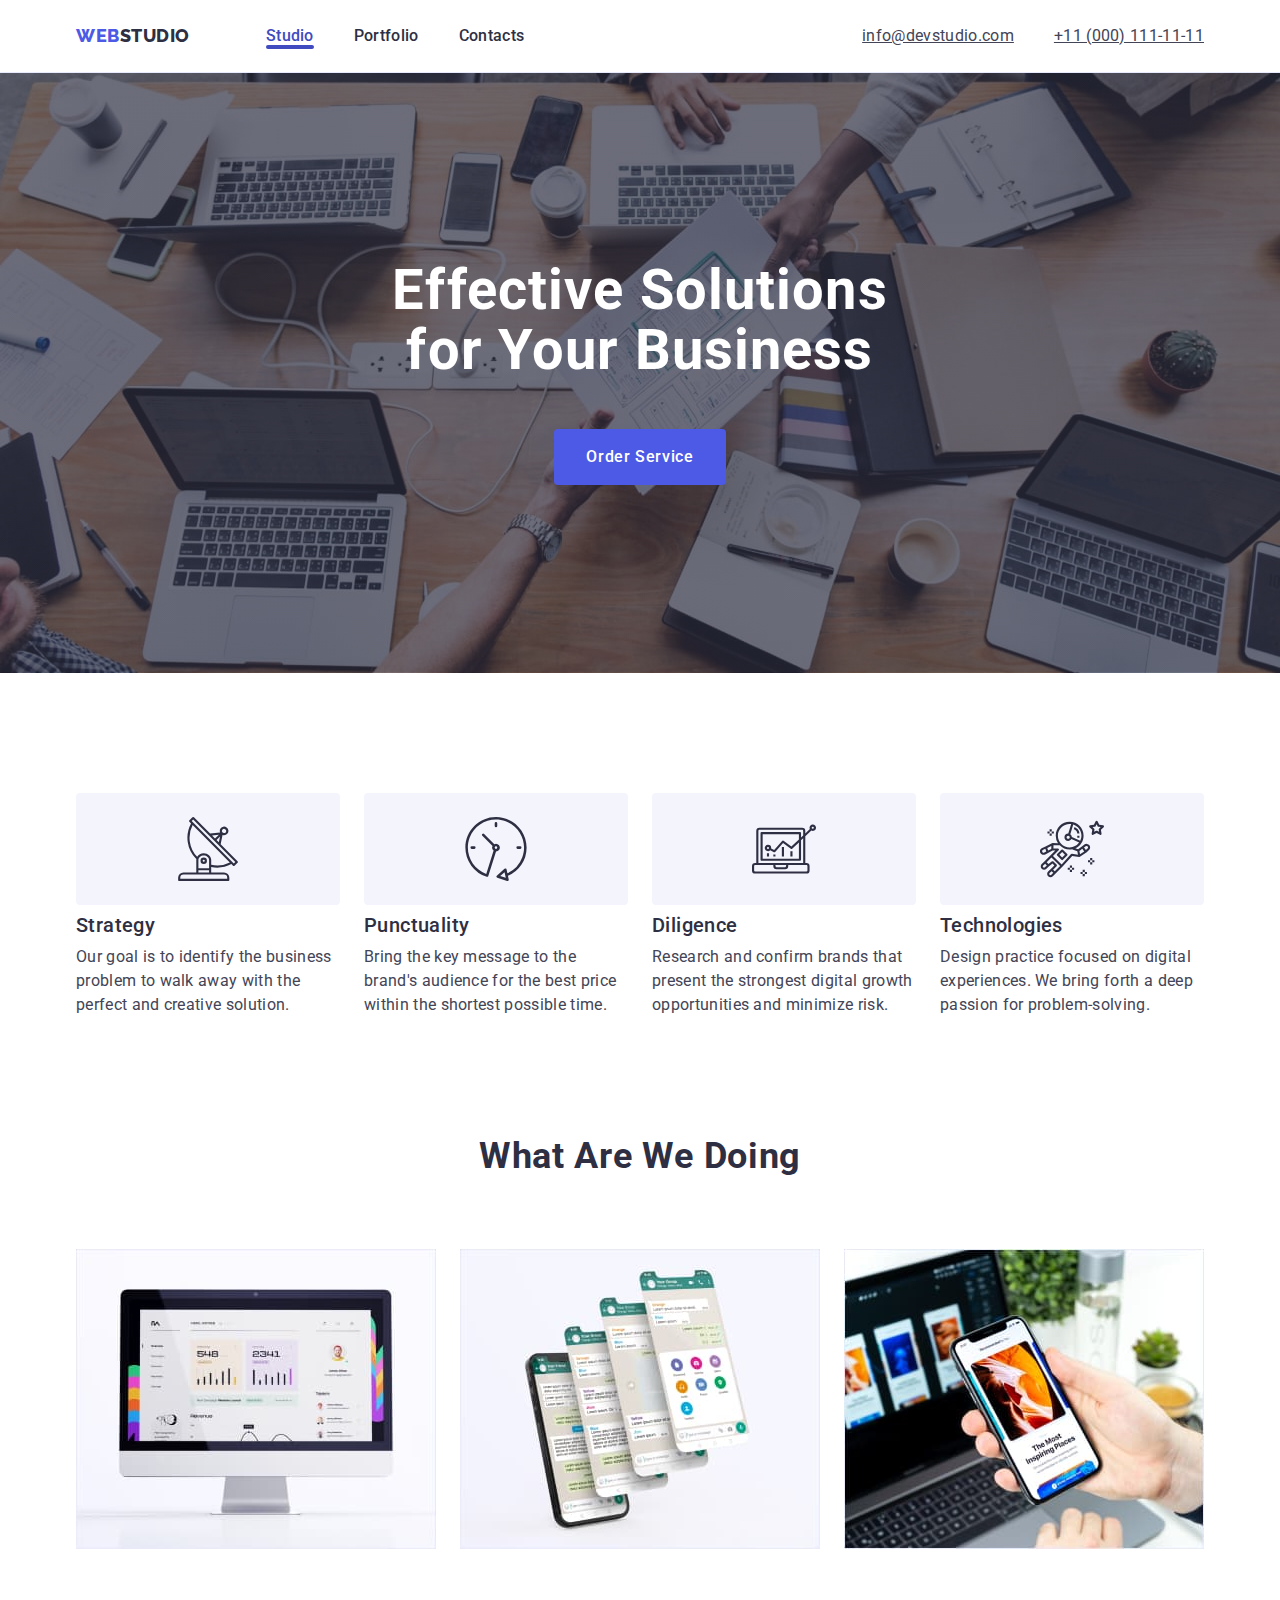
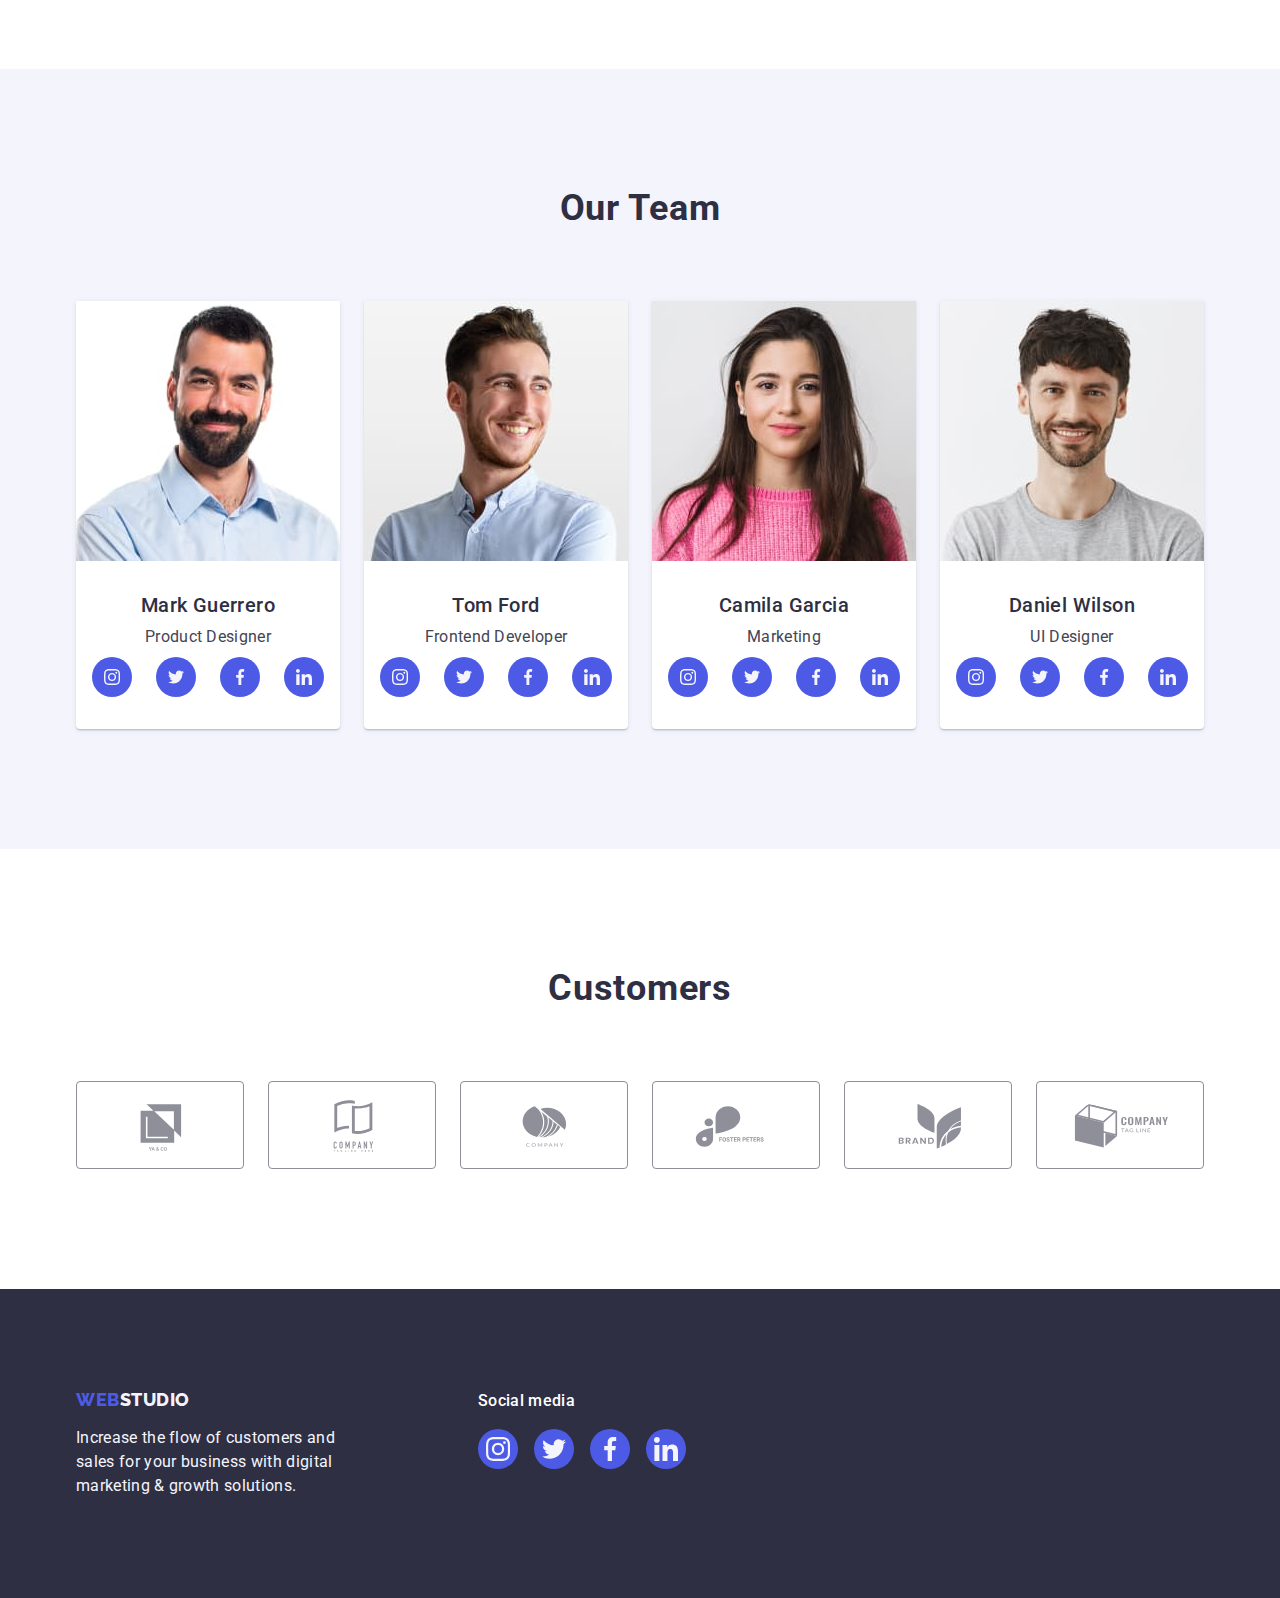
==== commit f853427d: "fix" ====
--- a/index.html
+++ b/index.html
@@ -30,13 +30,13 @@
             </li>
 
             <li class="nav-item">
-              <a href="./portfolio.html" class="nav-item-link link">
+              <a href="./portfolio.html" class="link">
                 Portfolio
               </a>
             </li>
             
             <li class="nav-item">
-              <a href="" class="nav-item-link link">
+              <a href="" class="link">
                 Contacts
               </a>
             </li>
--- a/css/styles.css
+++ b/css/styles.css
@@ -139,15 +139,12 @@
 }
 
 .nav-item a {
-    position: relative;
-
     font-weight: 500;
     color: var(--navyblue);
 }
 
 .nav-item:first-of-type>a {
     color: var(--ocean, #2E2F42);
-    transition: color 250ms cubic-bezier(0.4, 0, 0.2, 1);
 }
 
 .address-item-link {
@@ -166,8 +163,14 @@
     color: var(--ocean, #404BBF);
 }
 
-.nav-item-link:hover::after,
-.nav-item-link:focus::after {
+.nav-item-link {
+    position: relative;
+    color: var(--ocean);
+    transition: color 250ms cubic-bezier(0.4, 0, 0.2, 1);
+}
+
+.nav-item-link::after,
+.nav-item-link::after {
     content: "";
     width: 100%;
     height: 4px;
@@ -178,11 +181,6 @@
 
     background: var(--ocean);
     border-radius: 2px;
-}
-
-.nav-item {
-    color: var(--ocean);
-    transition: color 250ms cubic-bezier(0.4, 0, 0.2, 1);
 }
 
 /* Hero section */
